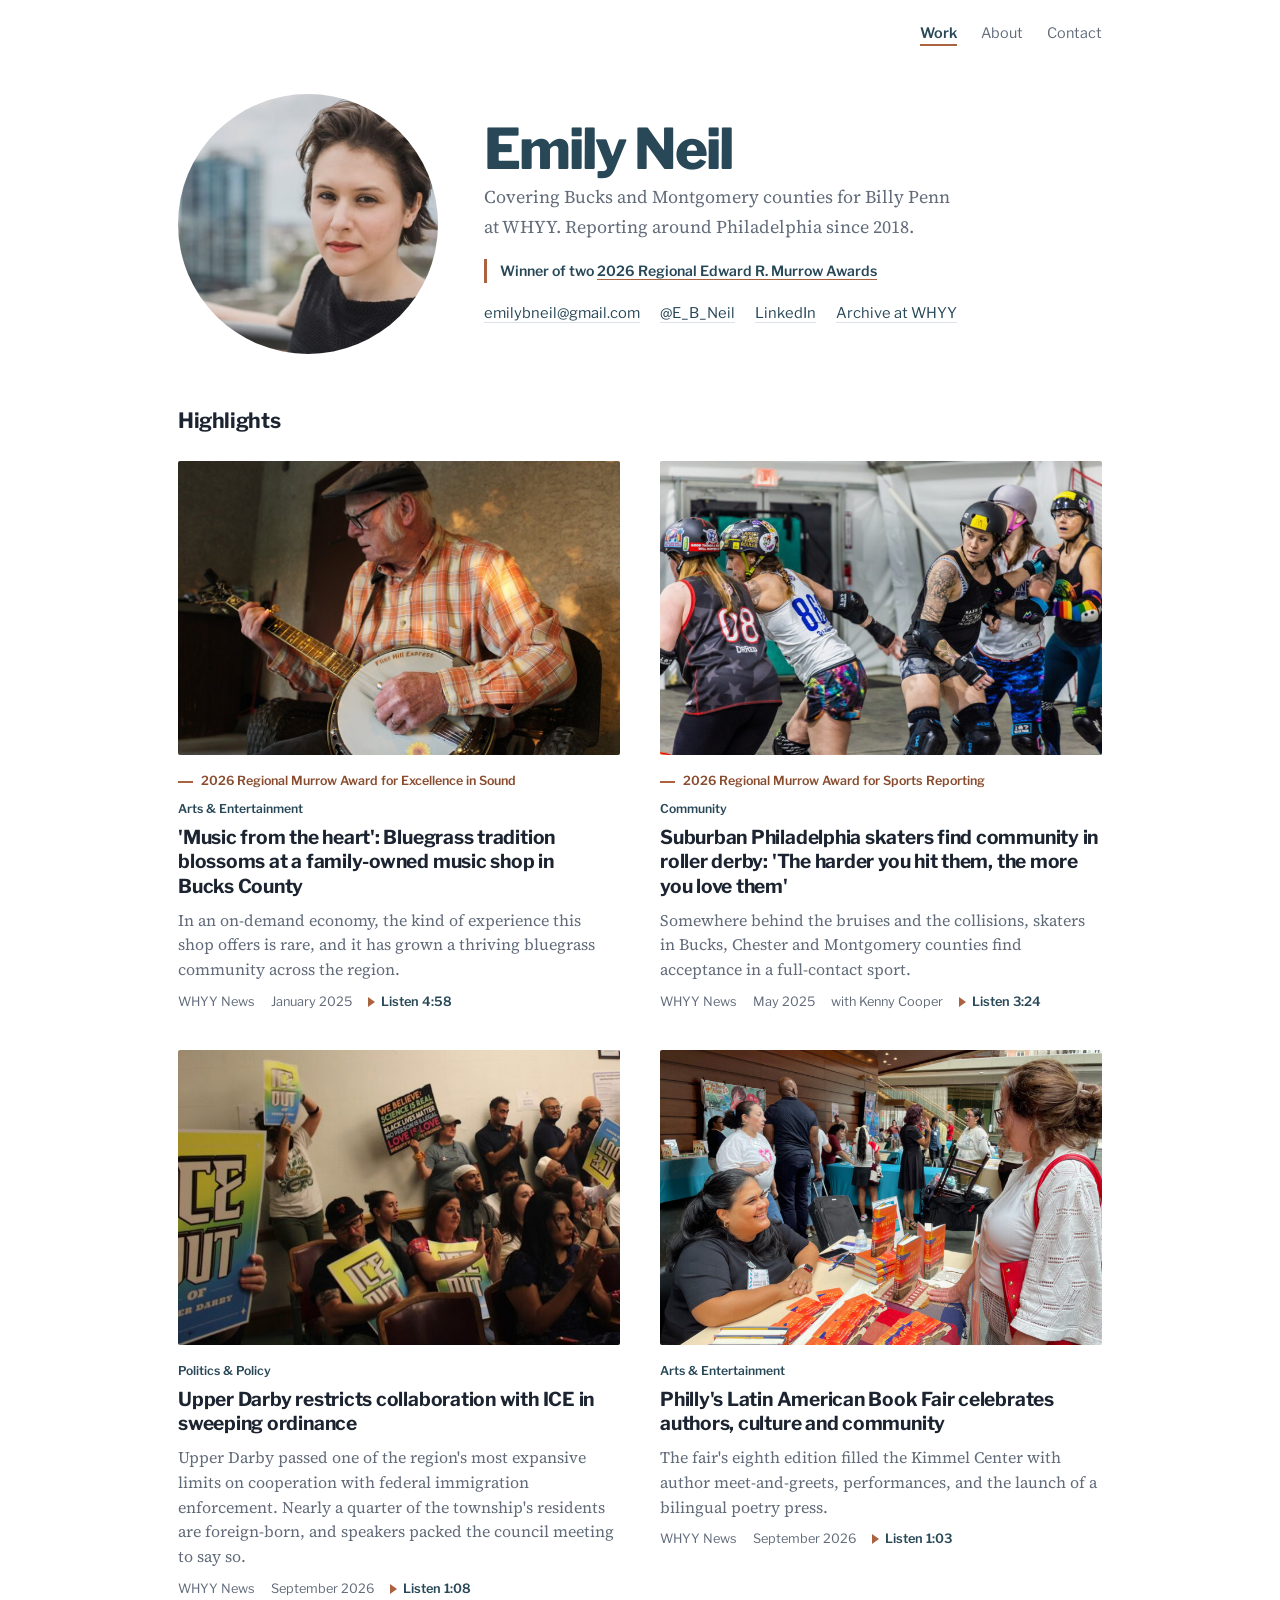
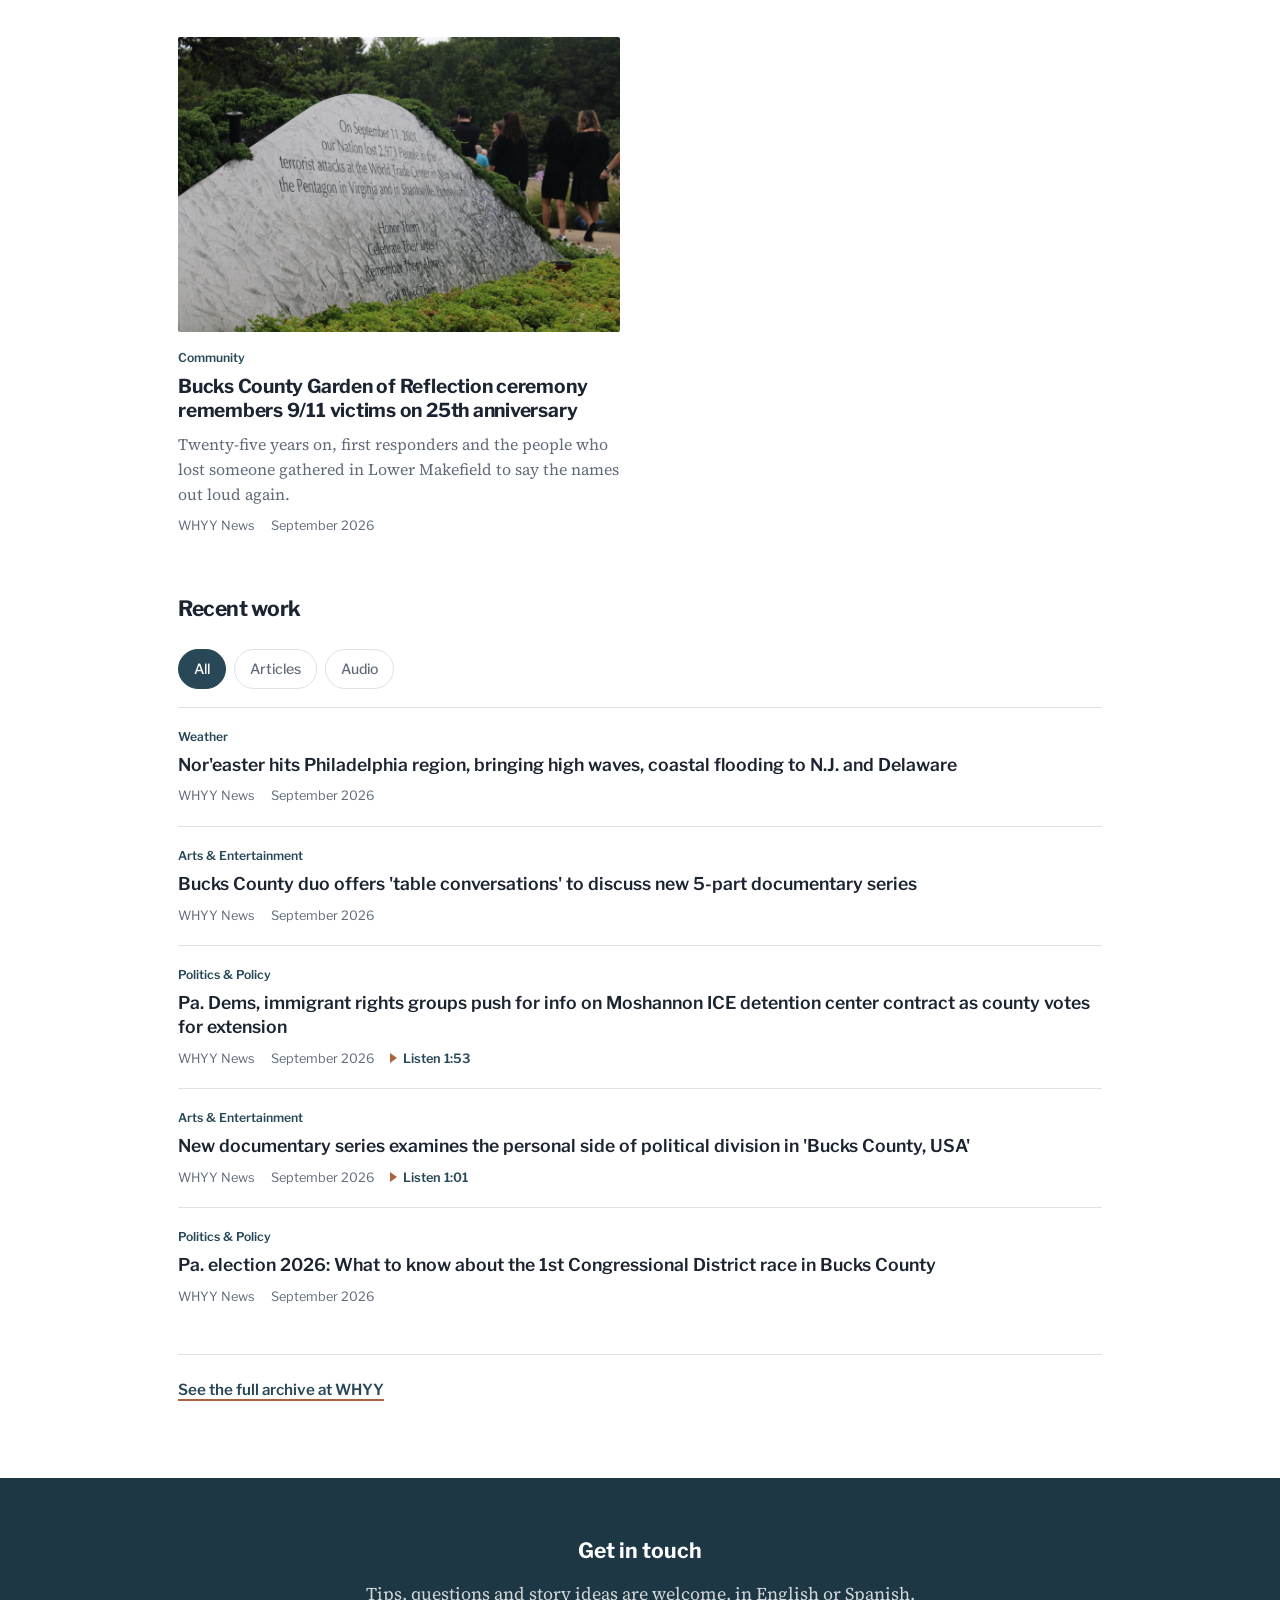
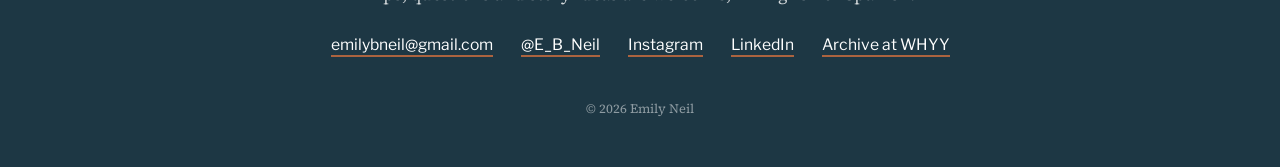
==== index.html @ 1483d307 "Add files via upload" ====
<!DOCTYPE html>
<html lang="en">
<head>
<meta charset="utf-8">
<meta name="viewport" content="width=device-width, initial-scale=1">
<title>Emily Neil</title>
<meta name="description" content="Emily Neil is a bilingual multimedia journalist reporting for Billy Penn at WHYY, covering Bucks and Montgomery counties.">
<meta property="og:title" content="Emily Neil">
<meta property="og:description" content="Bilingual multimedia journalist reporting for Billy Penn at WHYY, covering Bucks and Montgomery counties.">
<meta property="og:type" content="profile">
<link rel="preconnect" href="https://fonts.googleapis.com">
<link rel="preconnect" href="https://fonts.gstatic.com" crossorigin>
<link rel="preload" as="style" href="https://fonts.googleapis.com/css2?family=Libre+Franklin:wght@400;500;600;700;800&family=Source+Serif+4:opsz,wght@8..60,400;8..60,600&display=swap">
<link href="https://fonts.googleapis.com/css2?family=Libre+Franklin:wght@400;500;600;700;800&family=Source+Serif+4:opsz,wght@8..60,400;8..60,600&display=swap" rel="stylesheet">
<link rel="stylesheet" href="style.css">
</head>
<body>

<a class="skip" href="#highlights">Skip to work</a>

<main>
<div class="wrap">

  <!-- ===================== NAV =====================
       Work and About swap the content below without reloading the
       page, so the header never moves. Without JavaScript both
       sections simply show, one after the other.
  -->
  <nav class="topnav">
    <ul>
      <li><a href="#work" data-view="work" aria-current="page">Work</a></li>
      <li><a href="#about" data-view="about">About</a></li>
      <li><a href="#contact">Contact</a></li>
    </ul>
  </nav>

  <!-- ===================== HEADER =====================
       EMILY: this stays put whichever tab you're on.
       To change your photo, upload the new one and change the
       filename below. Keep the rest of the line as it is.
  -->
  <header class="hero">
    <img class="headshot" src="headshot.jpg" alt="Emily Neil" width="600" height="600">
    <div>
      <h1>Emily Neil</h1>
      <p class="beat">Covering Bucks and Montgomery counties for Billy Penn at WHYY. Reporting around Philadelphia since 2018.</p>
      <!-- The categories are named on each winning story, so this
           line doesn't repeat them. The &nbsp; keep the award's name
           from splitting across lines. -->
      <p class="award">Winner of two <a href="https://whyy.org/articles/murrow-awards-2026-reporting/">2026 Regional Edward&nbsp;R.&nbsp;Murrow&nbsp;Awards</a></p>
      <ul class="contact-line">
        <li><a href="mailto:emilybneil@gmail.com">emilybneil@gmail.com</a></li>
        <li><a href="https://twitter.com/E_B_Neil">@E_B_Neil</a></li>
        <li><a href="https://www.linkedin.com/in/emily-neil-283810126/">LinkedIn</a></li>
        <li><a href="https://whyy.org/person/emily-neil/">Archive at WHYY</a></li>
      </ul>
    </div>
  </header>

  <div id="view-work">
  <!-- ===================== HIGHLIGHTS =====================
       Built from the HIGHLIGHTS list in stories.js.
  -->
  <section id="highlights">
    <h2 class="section-title">Highlights</h2>
    <div class="highlights" id="highlight-grid"></div>
  </section>

  <!-- ===================== RECENT WORK =====================
       Built from the STORIES list in stories.js.
  -->
  <section id="work">
    <h2 class="section-title">Recent work</h2>
    <ul class="filters" id="filters"></ul>
    <div class="stories" id="stories"></div>
    <p class="archive"><a href="https://whyy.org/person/emily-neil/">See the full archive at WHYY</a></p>
  </section>

  </div>

  <div id="view-about">
  <!-- ===================== ABOUT =====================
       EMILY: this follows the bio from your old site — what you do
       now, what each place you worked actually is, then where you
       are from and where you studied. Change any of it freely.
  -->
  <section id="about" class="bio">
    <h2 class="section-title">About</h2>
    <div class="bio-grid">
      <div>
        <p class="lede">I'm a bilingual multimedia journalist covering Bucks and Montgomery counties as a suburban reporter for Billy Penn at WHYY, the public media newsroom serving the Philadelphia region. Previously, I was a reporter and editor at AL DÍA News, a bilingual print and digital news organization based in Philadelphia, and a communications officer for SERES, a Guatemalan non-profit focused on youth leadership and sustainability education in Guatemala and El Salvador.</p>
        <p>Born and raised in Baltimore, based in Philadelphia.</p>
      </div>
      <div>
        <p>My work has appeared in WHYY News, Billy Penn, The New York Times, The Philadelphia Citizen, The Trace, Religion News Service, Blind Magazine, Generocity, GridPhilly, IJNET and ¡Presente! Media.</p>
        <p>I was a 2022–23 Religion News Service and Interfaith America fellow, and I've edited for Global Press Journal alongside reporters based around the world. Since 2020 I've co-hosted <em>El Café de la Tarde</em>, a weekly Spanish-language show on Philatinos Radio in South Philadelphia.</p>
      </div>
    </div>
  </section>

  <!-- ===================== EXPERIENCE =====================
       EMILY: this is your resume, on the page. It's separate from
       the downloadable PDF, so a job change means updating both:
       here, and in Neil.Emily.Resume.web.docx. This one takes
       thirty seconds and is what most people will actually read,
       so change it here first and refresh the PDF when you have a
       moment. HOW-TO-UPDATE.md walks through both.
  -->
  <section id="experience">
    <h2 class="section-title">Experience</h2>
    <ul class="timeline">
      <li>
        <span class="when">Mar 2024 – present</span>
        <div>
          <p class="what">Suburban reporter<span class="where">Billy Penn at WHYY, Philadelphia</span></p>
          <p class="note">Two to three stories a week for radio and web across Bucks and Montgomery counties: reporting, writing both scripts, recording and producing the audio, and shooting photos. General assignment on Saturdays.</p>
        </div>
      </li>
      <li>
        <span class="when">Mar 2022 – Mar 2024</span>
        <div>
          <p class="what">Digital content producer<span class="where">WHYY News, Philadelphia</span></p>
          <p class="note">Final edit on web stories, photo selection, partner content, weekend social and the daily newsletter, while reporting and recording original stories for web and radio.</p>
        </div>
      </li>
      <li>
        <span class="when">May 2021 – Oct 2023</span>
        <div>
          <p class="what">Story editor<span class="where">Global Press Journal</span></p>
          <p class="note">Edited stories with reporters based in countries around the world, working in Spanish with Spanish-speaking reporters and translating materials.</p>
        </div>
      </li>
      <li>
        <span class="when">Feb 2020 – Mar 2024</span>
        <div>
          <p class="what">Freelance journalist<span class="where">Philadelphia</span></p>
          <p class="note">Religion coverage for Religion News Service as a 2022–23 RNS and Interfaith America fellow. Reported on gun violence resources in Philadelphia for The Trace's Up the Block. Bylines in Billy Penn, The New York Times, The Philadelphia Citizen, Blind Magazine, Generocity, GridPhilly, IJNET, ¡Presente! Media and WHYY News.</p>
        </div>
      </li>
      <li>
        <span class="when">Jan 2018 – Feb 2020</span>
        <div>
          <p class="what">Deputy editor, staff writer, fellow<span class="where">AL DÍA News, Philadelphia</span></p>
          <p class="note">Ran editing, translation, design and visuals for a fully bilingual weekly print edition with a circulation of 30,000. Built the paper's partnerships, including its role in Broke in Philly, and created <em>Cuéntame</em>, a first-person storytelling initiative for U.S. Latinos.</p>
        </div>
      </li>
      <li>
        <span class="when">Nov 2016 – Dec 2017</span>
        <div>
          <p class="what">Communications manager<span class="where">Asociación SERES, Antigua, Guatemala</span></p>
          <p class="note">Ran all communications, social, web and newsletters. Shot photo and video at programs, and designed and taught Spanish-language media education workshops for youth ages 13 to 25.</p>
        </div>
      </li>
    </ul>

    <h2 class="section-title stacked">Education</h2>
    <ul class="timeline">
      <li>
        <span class="when">2016</span>
        <div>
          <p class="what">M.S., Journalism<span class="where">Columbia Journalism School</span></p>
          <p class="note">Focused on photo and visual journalism alongside long-form feature reporting.</p>
        </div>
      </li>
      <li>
        <span class="when">2014</span>
        <div>
          <p class="what">B.A., Middle Eastern Studies<span class="where">Barnard College, Columbia University</span></p>
          <p class="note">Minor in Spanish and Latin American Studies.</p>
        </div>
      </li>
    </ul>

    <h2 class="section-title stacked">Languages and tools</h2>
    <ul class="kit">
      <li><span>Languages</span><span>Fluent Spanish. Conversational Persian (Farsi).</span></li>
      <li><span>Audio</span><span>ProTools. Radio scripting, recording and production.</span></li>
      <li><span>Visual</span><span>DSLR. Photoshop, Lightroom, Premiere Pro, iMovie.</span></li>
    </ul>

    <a class="btn" href="resume.pdf">Download resume</a>
  </section>
  </div>

</div>
</main>

<!-- ===================== CONTACT ===================== -->
<div class="contact-block" id="contact">
  <div class="wrap">
    <h2>Get in touch</h2>
    <p>Tips, questions and story ideas are welcome, in English or Spanish.</p>
    <ul>
      <li><a href="mailto:emilybneil@gmail.com">emilybneil@gmail.com</a></li>
      <li><a href="https://twitter.com/E_B_Neil">@E_B_Neil</a></li>
      <li><a href="https://www.instagram.com/e.b.neil/">Instagram</a></li>
      <li><a href="https://www.linkedin.com/in/emily-neil-283810126/">LinkedIn</a></li>
      <li><a href="https://whyy.org/person/emily-neil/">Archive at WHYY</a></li>
      <!-- EMILY: your Signal link goes here when you want one. Delete the
           two comment markers around the next line and paste your link in.
           Use a Signal USERNAME link (in Signal: Settings > Profile >
           Username), NOT a signal.me link built from your phone number —
           that kind puts your number on the open web. -->
      <!--<li><a href="PASTE-YOUR-SIGNAL-LINK-HERE">Signal</a></li>-->
    </ul>
    <p class="colophon">© 2026 Emily Neil</p>
  </div>
</div>

<script src="stories.js"></script>
<script>
(function () {
  // Escape anything that lands in HTML, so an apostrophe or an
  // ampersand in a headline can never break the page.
  const esc = s => String(s == null ? '' : s).replace(/[&<>"']/g,
    c => ({'&':'&amp;','<':'&lt;','>':'&gt;','"':'&quot;',"'":'&#39;'}[c]));

  const LABELS = {
    article: 'Articles',
    audio:   'Audio',
    photo:   'Photos',
    essay:   'Essays',
    video:   'Video'
  };

  /* ---------- highlights ---------- */
  const grid = document.getElementById('highlight-grid');
  const highlights = (typeof HIGHLIGHTS !== 'undefined' ? HIGHLIGHTS : []);

  if (!highlights.length) {
    document.getElementById('highlights').hidden = true;
  } else {
    grid.innerHTML = highlights.map(h => `
      <a class="highlight" href="${esc(h.url)}">
        <div class="highlight-photo">
          ${h.image ? `<img src="${esc(h.image)}" alt="${esc(h.alt || '')}" loading="lazy">` : ''}
        </div>
        <div class="highlight-text">
          ${h.award ? `<p class="highlight-award">${esc(h.award)}</p>` : ''}
          ${h.topic ? `<p class="story-topic">${esc(h.topic)}</p>` : ''}
          <h3 class="highlight-title">${esc(h.title)}</h3>
          ${h.dek ? `<p class="highlight-dek">${esc(h.dek)}</p>` : ''}
          <p class="story-meta">
            <span>${esc(h.outlet)}</span>
            <span>${esc(h.date)}</span>
            ${h.with ? `<span>with ${esc(h.with)}</span>` : ''}
            ${h.listen ? `<span class="listen">Listen ${esc(h.listen)}</span>` : ''}
          </p>
        </div>
      </a>
    `).join('');
  }

  /* ---------- recent work ---------- */
  const list    = document.getElementById('stories');
  const filters = document.getElementById('filters');

  // A story already shown up top as a highlight is skipped here,
  // so the page never lists the same piece twice. That means a
  // story can safely live in both lists in stories.js.
  const featured = new Set(highlights.map(h => h.url));
  const stories  = (typeof STORIES !== 'undefined' ? STORIES : [])
    .filter(s => !featured.has(s.url));

  // Build the filter buttons from the mediums actually in use,
  // so Emily never ends up with a button that leads nowhere.
  const present = Object.keys(LABELS).filter(m => stories.some(s => s.medium === m));

  if (present.length > 1) {
    filters.innerHTML =
      `<li><button type="button" data-medium="all" aria-pressed="true">All</button></li>` +
      present.map(m =>
        `<li><button type="button" data-medium="${m}" aria-pressed="false">${LABELS[m]}</button></li>`
      ).join('');
  } else {
    filters.hidden = true;
  }

  function render(medium) {
    const shown = medium === 'all' ? stories : stories.filter(s => s.medium === medium);

    if (!shown.length) {
      list.innerHTML = '<p class="empty">Nothing in this category yet.</p>';
      return;
    }

    list.innerHTML = shown.map(s => `
      <a class="story" href="${esc(s.url)}">
        ${s.topic ? `<p class="story-topic">${esc(s.topic)}</p>` : ''}
        <h3 class="story-title">${esc(s.title)}</h3>
        ${s.dek ? `<p class="story-dek">${esc(s.dek)}</p>` : ''}
        <p class="story-meta">
          <span>${esc(s.outlet)}</span>
          <span>${esc(s.date)}</span>
          ${s.with ? `<span>with ${esc(s.with)}</span>` : ''}
          ${s.listen ? `<span class="listen">Listen ${esc(s.listen)}</span>` : ''}
        </p>
      </a>
    `).join('');
  }

  filters.addEventListener('click', e => {
    const btn = e.target.closest('button');
    if (!btn) return;
    filters.querySelectorAll('button').forEach(b =>
      b.setAttribute('aria-pressed', String(b === btn)));
    render(btn.dataset.medium);
  });

  render('all');
})();
</script>

<script>
/* ============================================================
   Work / About without a page load.

   The header, the menu and the contact bar are one set of
   elements that never get rebuilt — clicking a tab only swaps
   the block between them. That's why nothing flickers: there is
   no new page, so there is nothing to redraw.

   The address bar still changes to #about, so the link is
   shareable and the browser's back button works.

   With JavaScript off, both sections just show one after the
   other. Nothing is hidden behind a script.
   ============================================================ */
(function () {
  const views = { work: document.getElementById('view-work'),
                  about: document.getElementById('view-about') };
  const tabs  = [...document.querySelectorAll('.topnav a[data-view]')];
  if (!views.work || !views.about) return;

  function show(name, moveFocus) {
    if (!views[name]) name = 'work';
    for (const k in views) views[k].hidden = (k !== name);
    tabs.forEach(t => {
      const on = t.dataset.view === name;
      if (on) t.setAttribute('aria-current', 'page');
      else    t.removeAttribute('aria-current');
    });
    document.title = name === 'about' ? 'About — Emily Neil' : 'Emily Neil';

    // Land at the top of the new section rather than wherever the
    // last one was scrolled to. No smooth scrolling: this should
    // feel like a swap, not a journey.
    if (window.scrollY > 0) window.scrollTo({ top: 0, behavior: 'instant' });

    // Send screen readers and keyboard users into the new content.
    if (moveFocus) {
      const h = views[name].querySelector('h2');
      if (h) { h.setAttribute('tabindex', '-1'); h.focus({ preventScroll: true }); }
    }
  }

  tabs.forEach(t => t.addEventListener('click', e => {
    e.preventDefault();
    const name = t.dataset.view;
    if (location.hash !== '#' + name) history.pushState({ view: name }, '', '#' + name);
    show(name, true);
  }));

  addEventListener('popstate', () => show(location.hash.slice(1), false));

  // Deep link: /#about opens straight on About.
  show(location.hash.slice(1) || 'work', false);
})();
</script>
</body>
</html>
---- style.css ----
/* ============================================================
   Emily Neil — site styles

   Shared by index.html and about.html. Change a colour here and
   it changes on both pages.

   The palette comes from the headshot. Its background sits at
   hue 200 (cool) and her skin at hue 21 (warm) — near-opposite
   on the colour wheel, which is why the photo reads well. The
   site borrows that same pairing, at a lower saturation than
   the photo so the photography stays the most colourful thing
   on the page.
   ============================================================ */

:root{
  --primary:#284858;       /* headings, links                 */
  --primary-deep:#1d3744;  /* the dark band at the bottom     */
  --accent:#ab633f;        /* rules, underlines, the marks    */
  --accent-text:#8a4c2e;   /* darker, for the accent as text  */
  --ink:#1c2431;           /* body text                       */
  --meta:#616b79;          /* dates, outlets, quieter text    */
  --rule:#dde1e8;          /* hairlines between items         */
  --surface:#f4f5f8;       /* image placeholders              */
  --paper:#ffffff;         /* page background                 */
}

*{box-sizing:border-box}
html{-webkit-text-size-adjust:100%;scroll-behavior:smooth}
@media (prefers-reduced-motion:reduce){
  html{scroll-behavior:auto}
  *{transition:none !important}
}

body{
  margin:0;
  background:var(--paper);
  color:var(--ink);
  font-family:"Source Serif 4",Georgia,serif;
  font-size:18px;
  line-height:1.65;
  display:flex;flex-direction:column;min-height:100vh;
}
.wrap{max-width:980px;margin:0 auto;padding:0 28px;width:100%}
main{flex:1}
a{color:inherit}
:focus-visible{outline:2px solid var(--accent);outline-offset:3px}

/* pretty = fill the line, but never strand one word on the last
   line. balance = even out the lines, which suits short display
   text but makes a long headline stop short of the column. */
p,li,h3{text-wrap:pretty}
h1,h2,.award,.beat,.contact-block p{text-wrap:balance}

.skip{
  position:absolute;left:-9999px;
  background:var(--primary);color:#fff;
  padding:10px 16px;text-decoration:none;
  font-family:"Libre Franklin",system-ui,sans-serif;font-size:.9rem;
}
.skip:focus{left:12px;top:12px;z-index:10}

/* ---------------- top nav ---------------- */
.topnav{
  font-family:"Libre Franklin",system-ui,sans-serif;
  display:flex;justify-content:flex-end;
  gap:20px;flex-wrap:wrap;
  padding:22px 0;font-size:.9rem;
}
.topnav ul{display:flex;gap:24px;list-style:none;margin:0;padding:0}
.topnav a{color:var(--meta);text-decoration:none;padding-bottom:2px}
.topnav a:hover,.topnav a:focus-visible{color:var(--primary)}
.topnav a[aria-current="page"]{
  color:var(--primary);font-weight:600;
  border-bottom:2px solid var(--accent);
}

/* ---------------- home hero ---------------- */
.hero{
  display:grid;
  grid-template-columns:260px minmax(0,1fr);
  gap:46px;
  align-items:center;
  padding:26px 0 0;
}
.headshot{
  width:260px;height:260px;
  border-radius:50%;
  object-fit:cover;
  background:var(--surface);
  display:block;
}
.hero h1{
  font-family:"Libre Franklin",system-ui,sans-serif;
  font-size:clamp(2.6rem,5.6vw,3.5rem);
  font-weight:800;
  line-height:.95;
  letter-spacing:-.035em;
  margin:0;
  color:var(--primary);
}
.role{
  font-family:"Libre Franklin",system-ui,sans-serif;
  font-size:1.06rem;font-weight:600;
  margin:14px 0 0;
}
/* No max-width here on purpose: the grid column is already the
   measure. Capping it again just wraps the text early and leaves
   a gap to its right. */
.beat{color:var(--meta);margin:6px 0 0}
.award{
  font-family:"Libre Franklin",system-ui,sans-serif;
  font-size:.88rem;font-weight:600;
  color:var(--primary);
  margin:18px 0 0;
  padding:0 0 0 13px;
  border-left:3px solid var(--accent);
}
.award a{color:inherit;text-decoration:none;border-bottom:1px solid var(--accent)}
.award a:hover,.award a:focus-visible{color:var(--accent-text)}
.contact-line{
  font-family:"Libre Franklin",system-ui,sans-serif;
  font-size:.92rem;
  display:flex;flex-wrap:wrap;gap:10px 20px;
  margin:18px 0 0;padding:0;list-style:none;
}
.contact-line a{color:var(--primary);text-decoration:none;border-bottom:1px solid var(--rule)}
.contact-line a:hover,.contact-line a:focus-visible{border-bottom-color:var(--accent)}

/* ---------------- sections ---------------- */
section{padding:56px 0 0}
section:first-of-type{padding-top:50px}
.section-title{
  font-family:"Libre Franklin",system-ui,sans-serif;
  font-size:1.32rem;font-weight:700;letter-spacing:-.018em;
  margin:0 0 22px;
}
.section-title.stacked{margin-top:52px}

/* ---------------- about prose ---------------- */
/* Two columns, so the prose fills the page width the way the
   Highlights grid does, while each line stays a readable length.
   One column on narrow screens. */
.bio-grid{
  display:grid;
  grid-template-columns:repeat(2,1fr);
  gap:0 46px;
  align-items:start;
}
.bio-grid p{margin:0 0 16px}
.bio-grid p:last-child{margin-bottom:0}
.bio .lede{font-size:1.14rem}

/* ---------------- highlights ---------------- */
.highlights{
  display:grid;
  grid-template-columns:repeat(2,1fr);
  gap:38px 40px;
}
.highlight{text-decoration:none;display:block}
.highlight-photo{
  aspect-ratio:3/2;
  background:var(--surface);
  overflow:hidden;
  border-radius:2px;
}
.highlight-photo img{
  width:100%;height:100%;
  object-fit:cover;display:block;
}
.highlight-text{padding:16px 0 0}
.highlight-award{
  font-family:"Libre Franklin",system-ui,sans-serif;
  font-size:.78rem;font-weight:600;
  color:var(--accent-text);
  margin:0 0 7px;
  display:flex;align-items:center;gap:8px;
}
.highlight-award::before{
  content:"";flex:none;
  width:15px;height:2px;background:var(--accent);
}
.highlight-title{
  font-family:"Libre Franklin",system-ui,sans-serif;
  font-size:1.2rem;font-weight:700;line-height:1.28;
  letter-spacing:-.012em;
  margin:0;
}
.highlight:hover .highlight-title,
.highlight:focus-visible .highlight-title{color:var(--primary)}
.highlight-dek{margin:9px 0 0;color:var(--meta);font-size:1rem;line-height:1.55}

/* ---------------- medium filters ---------------- */
.filters{
  font-family:"Libre Franklin",system-ui,sans-serif;
  display:flex;flex-wrap:wrap;gap:8px;
  margin:0;padding:0;list-style:none;
}
.filters[hidden]{display:none}
.filters button{
  font:inherit;font-size:.88rem;font-weight:500;
  background:none;border:1px solid var(--rule);
  color:var(--meta);
  padding:7px 15px;border-radius:999px;
  cursor:pointer;
}
.filters button:hover{border-color:var(--primary);color:var(--primary)}
.filters button[aria-pressed="true"]{
  background:var(--primary);border-color:var(--primary);color:#fff;
}

/* ---------------- story list ---------------- */
.stories{margin:18px 0 0}
.story{
  display:block;
  padding:19px 0;
  border-top:1px solid var(--rule);
  text-decoration:none;
}
.story:hover .story-title,
.story:focus-visible .story-title{color:var(--primary)}
.story-topic{
  font-family:"Libre Franklin",system-ui,sans-serif;
  font-size:.76rem;font-weight:600;
  color:var(--primary);
  margin:0 0 6px;
}
/* Headlines run the width of the list. A max-width here would
   wrap them early and leave a gap down the right-hand side. */
.story-title{
  font-family:"Libre Franklin",system-ui,sans-serif;
  font-size:1.1rem;font-weight:600;line-height:1.36;
  margin:0;
}
.story-dek{color:var(--meta);font-size:1rem;margin:7px 0 0}
.story-meta{
  font-family:"Libre Franklin",system-ui,sans-serif;
  font-size:.8rem;color:var(--meta);
  margin:9px 0 0;
  display:flex;flex-wrap:wrap;gap:6px 16px;align-items:center;
}
.listen{
  display:inline-flex;align-items:center;gap:6px;
  color:var(--primary);font-weight:600;
}
.listen::before{
  content:"";width:0;height:0;
  border-left:7px solid var(--accent);
  border-top:5px solid transparent;
  border-bottom:5px solid transparent;
}
.empty{
  color:var(--meta);
  padding:24px 0;margin:0;
  border-top:1px solid var(--rule);
}
.archive{
  font-family:"Libre Franklin",system-ui,sans-serif;
  font-size:.95rem;
  margin:28px 0 0;padding:22px 0 0;border-top:1px solid var(--rule);
}
.archive a{color:var(--primary);font-weight:600;text-decoration:none;border-bottom:2px solid var(--accent)}

/* ---------------- experience, education, kit ---------------- */
/* No max-width: the 168px date column already narrows the text,
   so capping the list as well leaves a gap down the right. */
.timeline{list-style:none;padding:0;margin:0}
.timeline li{
  display:grid;grid-template-columns:168px 1fr;gap:24px;
  padding:17px 0;border-top:1px solid var(--rule);
}
.timeline .when{font-family:"Libre Franklin",sans-serif;font-size:.85rem;color:var(--meta)}
.timeline .what{font-family:"Libre Franklin",sans-serif;font-weight:600;margin:0}
.timeline .where{display:block;font-weight:400;color:var(--meta);font-size:.92rem;margin:2px 0 0}
.timeline .note{margin:7px 0 0;font-size:.98rem;color:var(--meta)}

.kit{list-style:none;padding:0;margin:0}
.kit li{
  display:grid;grid-template-columns:168px 1fr;gap:24px;
  padding:14px 0;border-top:1px solid var(--rule);
  font-family:"Libre Franklin",sans-serif;font-size:.95rem;
}
.kit span:first-child{color:var(--meta)}

.btn{
  display:inline-block;
  font-family:"Libre Franklin",system-ui,sans-serif;
  font-size:.92rem;font-weight:600;
  background:var(--primary);color:#fff;text-decoration:none;
  padding:13px 24px;border-radius:2px;margin:30px 0 0;
}
.btn:hover,.btn:focus-visible{background:var(--primary-deep)}

/* ---------------- contact (centred) ---------------- */
.contact-block{
  background:var(--primary-deep);color:#fff;
  margin-top:76px;padding:56px 0 48px;
  text-align:center;
}
.contact-block h2{
  font-family:"Libre Franklin",sans-serif;
  font-size:1.32rem;font-weight:700;margin:0 0 10px;
}
.contact-block p{
  color:rgba(255,255,255,.8);
  max-width:66ch;margin:0 auto 24px;
}
.contact-block ul{
  font-family:"Libre Franklin",system-ui,sans-serif;
  display:flex;flex-wrap:wrap;justify-content:center;
  gap:14px 28px;
  list-style:none;margin:0;padding:0;font-size:.98rem;
}
.contact-block a{color:#fff;text-decoration:none;border-bottom:2px solid var(--accent);padding-bottom:1px}
.contact-block a:hover,.contact-block a:focus-visible{color:var(--accent)}
.contact-block .colophon{
  margin:40px auto 0;
  font-size:.8rem;color:rgba(255,255,255,.5);
}

/* ---------------- tablets and phones ---------------- */
@media (max-width:860px){
  .hero{grid-template-columns:200px minmax(0,1fr);gap:34px}
  .headshot{width:200px;height:200px}
  .bio-grid{grid-template-columns:1fr;gap:0}
  .bio-grid p:last-child{margin-bottom:16px}
}
@media (max-width:680px){
  body{font-size:17px}
  .hero{
    grid-template-columns:1fr;
    gap:24px;
    justify-items:start;
    padding-top:12px;
  }
  .headshot{width:150px;height:150px}
  .highlights{grid-template-columns:1fr;gap:34px}
  .timeline li,.kit li{grid-template-columns:1fr;gap:3px}
  .timeline .note{margin-top:6px}
  .contact-block{padding:44px 0 38px}
}

/* ============================================================
   Tab switching

   Work and About are two blocks on one page; the script shows
   one and hides the other. Nothing here animates, because the
   header, menu and contact bar are never rebuilt — the only
   thing that changes is the block between them, and a swap
   that happens in a single frame reads as instant rather than
   as a transition.

   [hidden] needs stating explicitly because the sections are
   display:grid and grid would otherwise override it.
   ============================================================ */

[hidden]{ display:none !important }
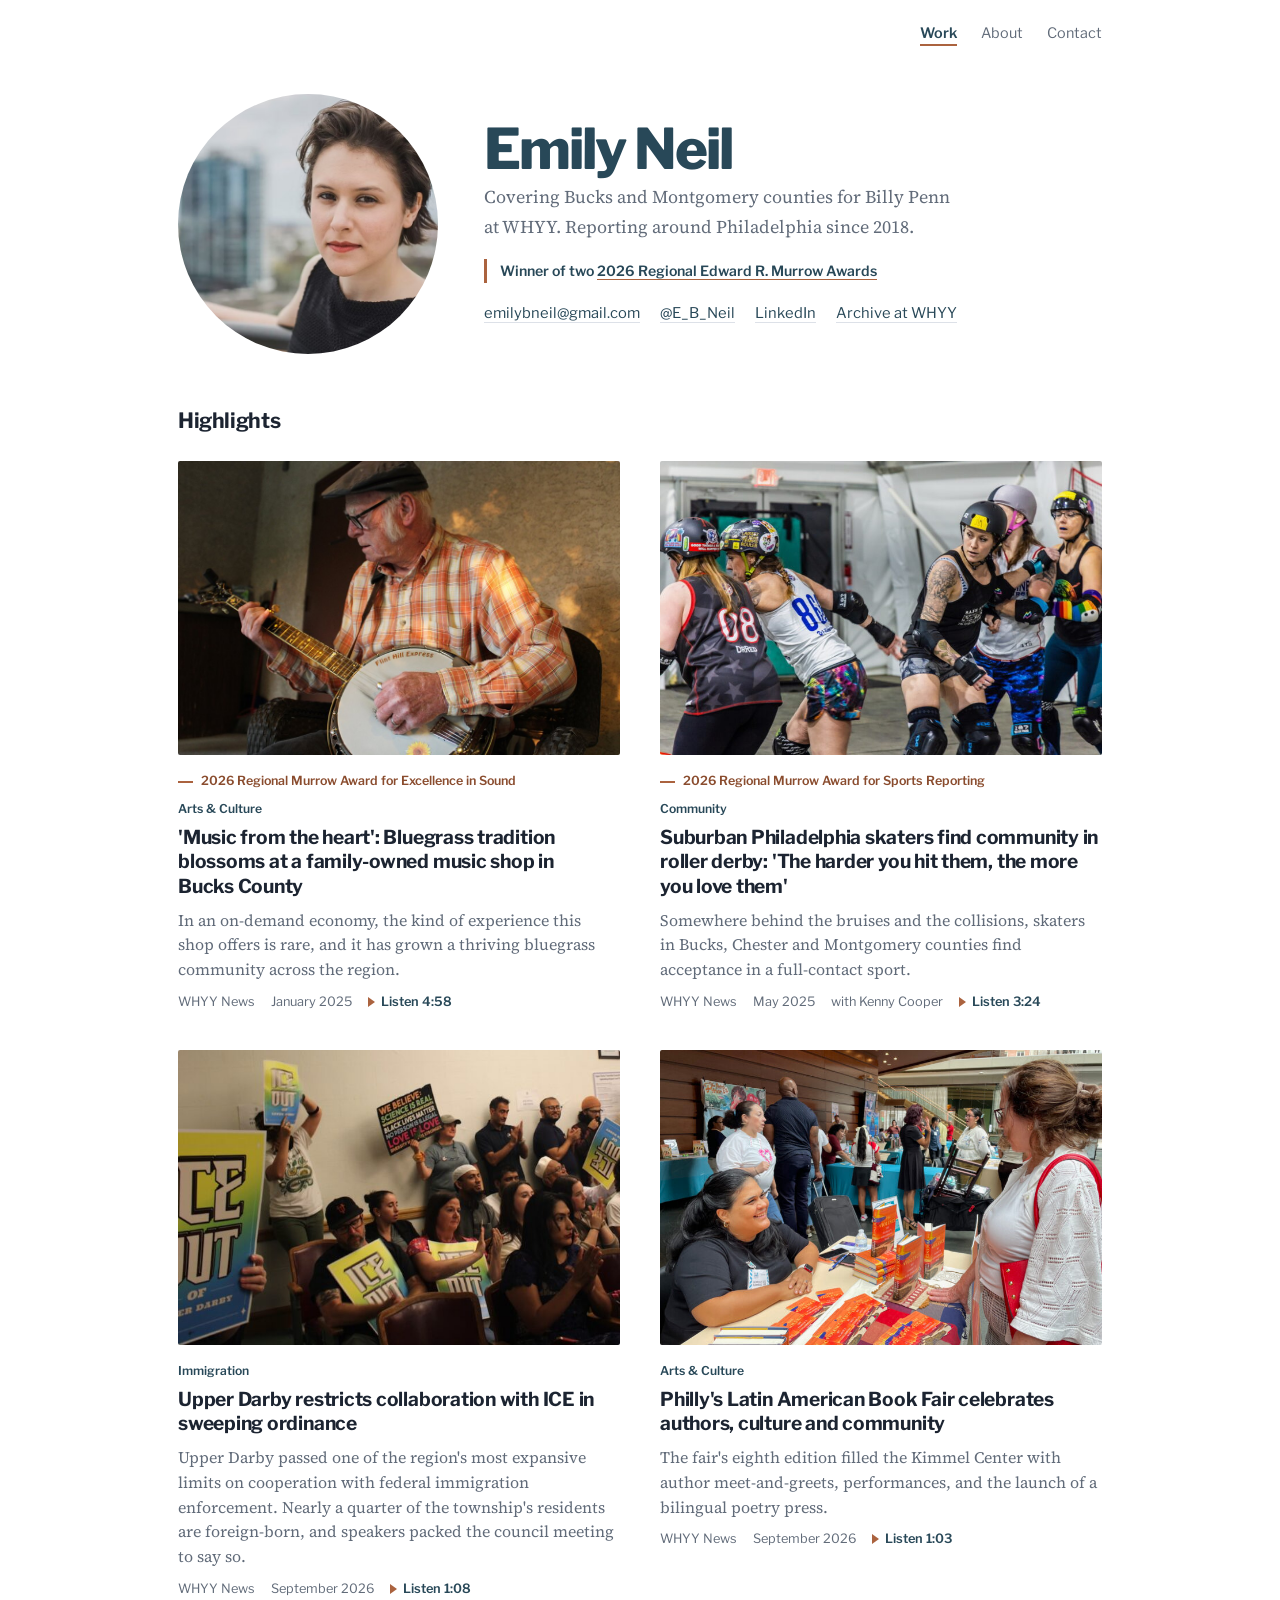
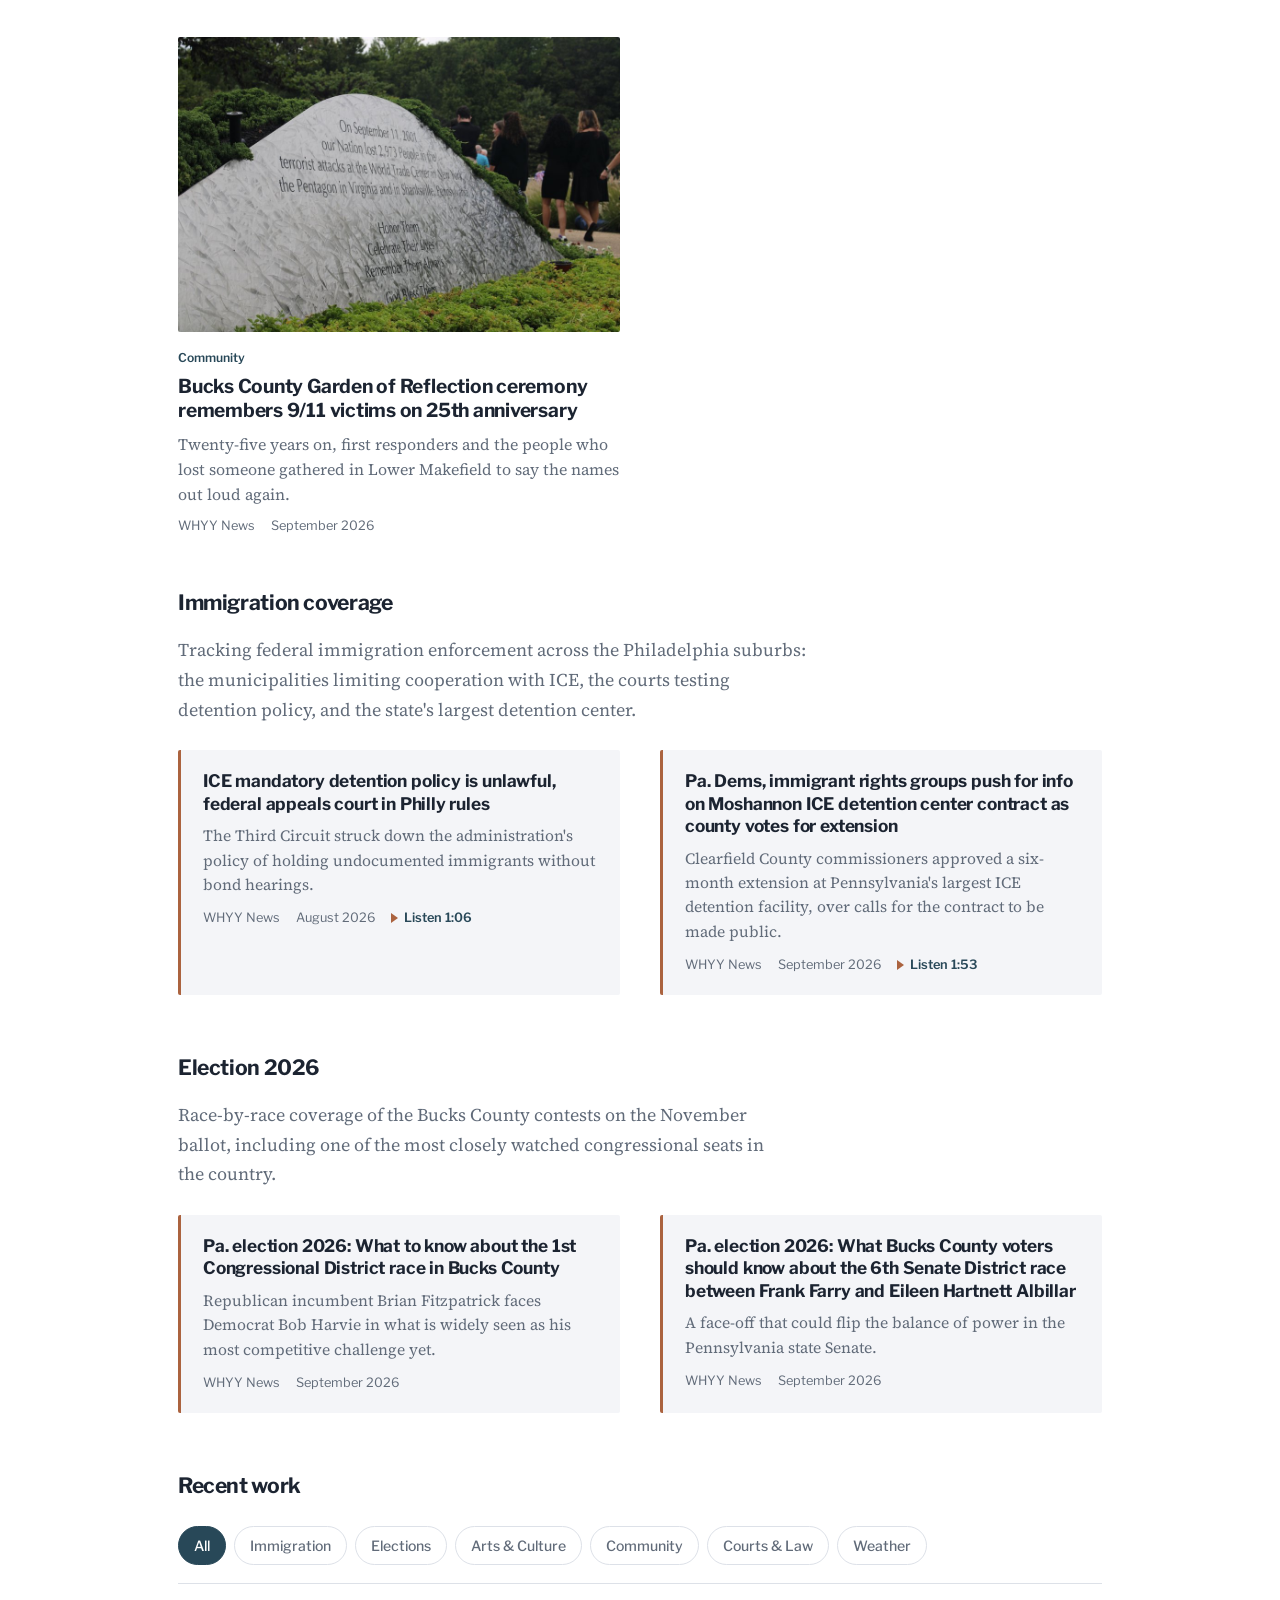
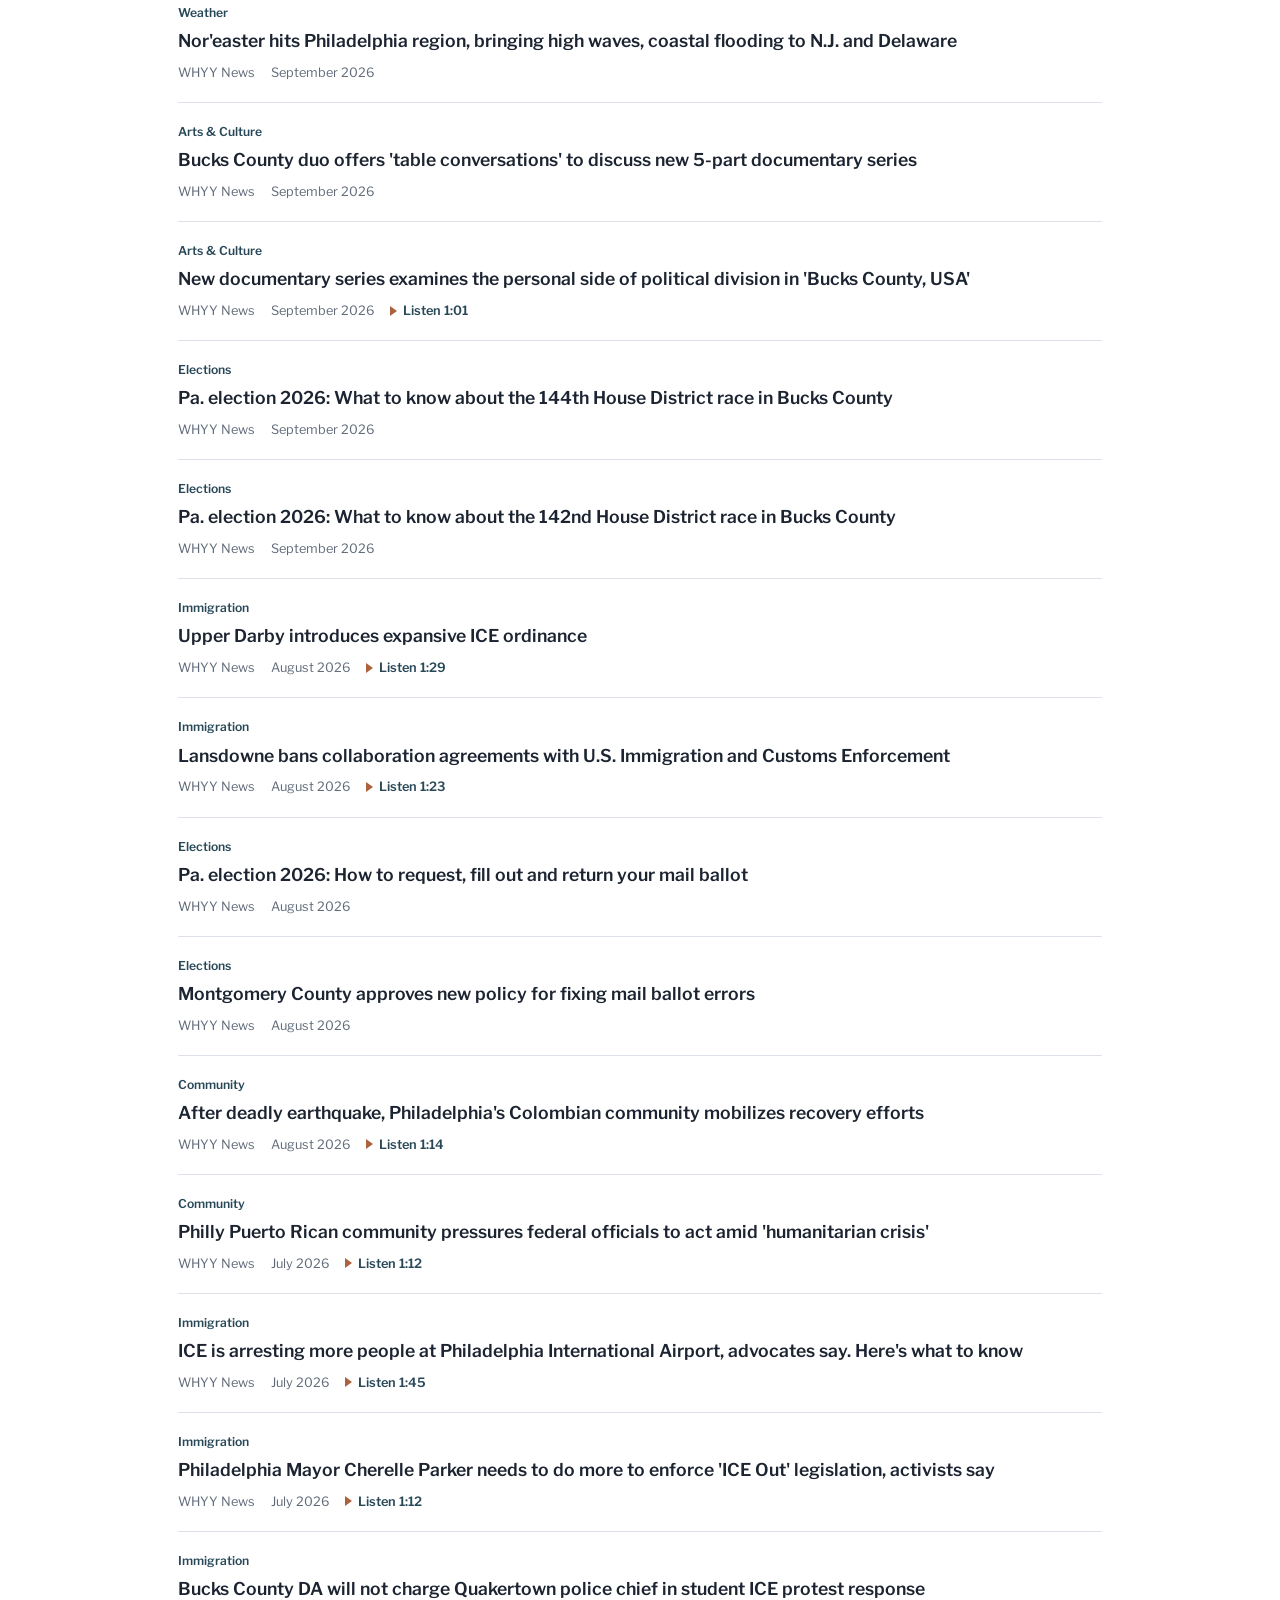
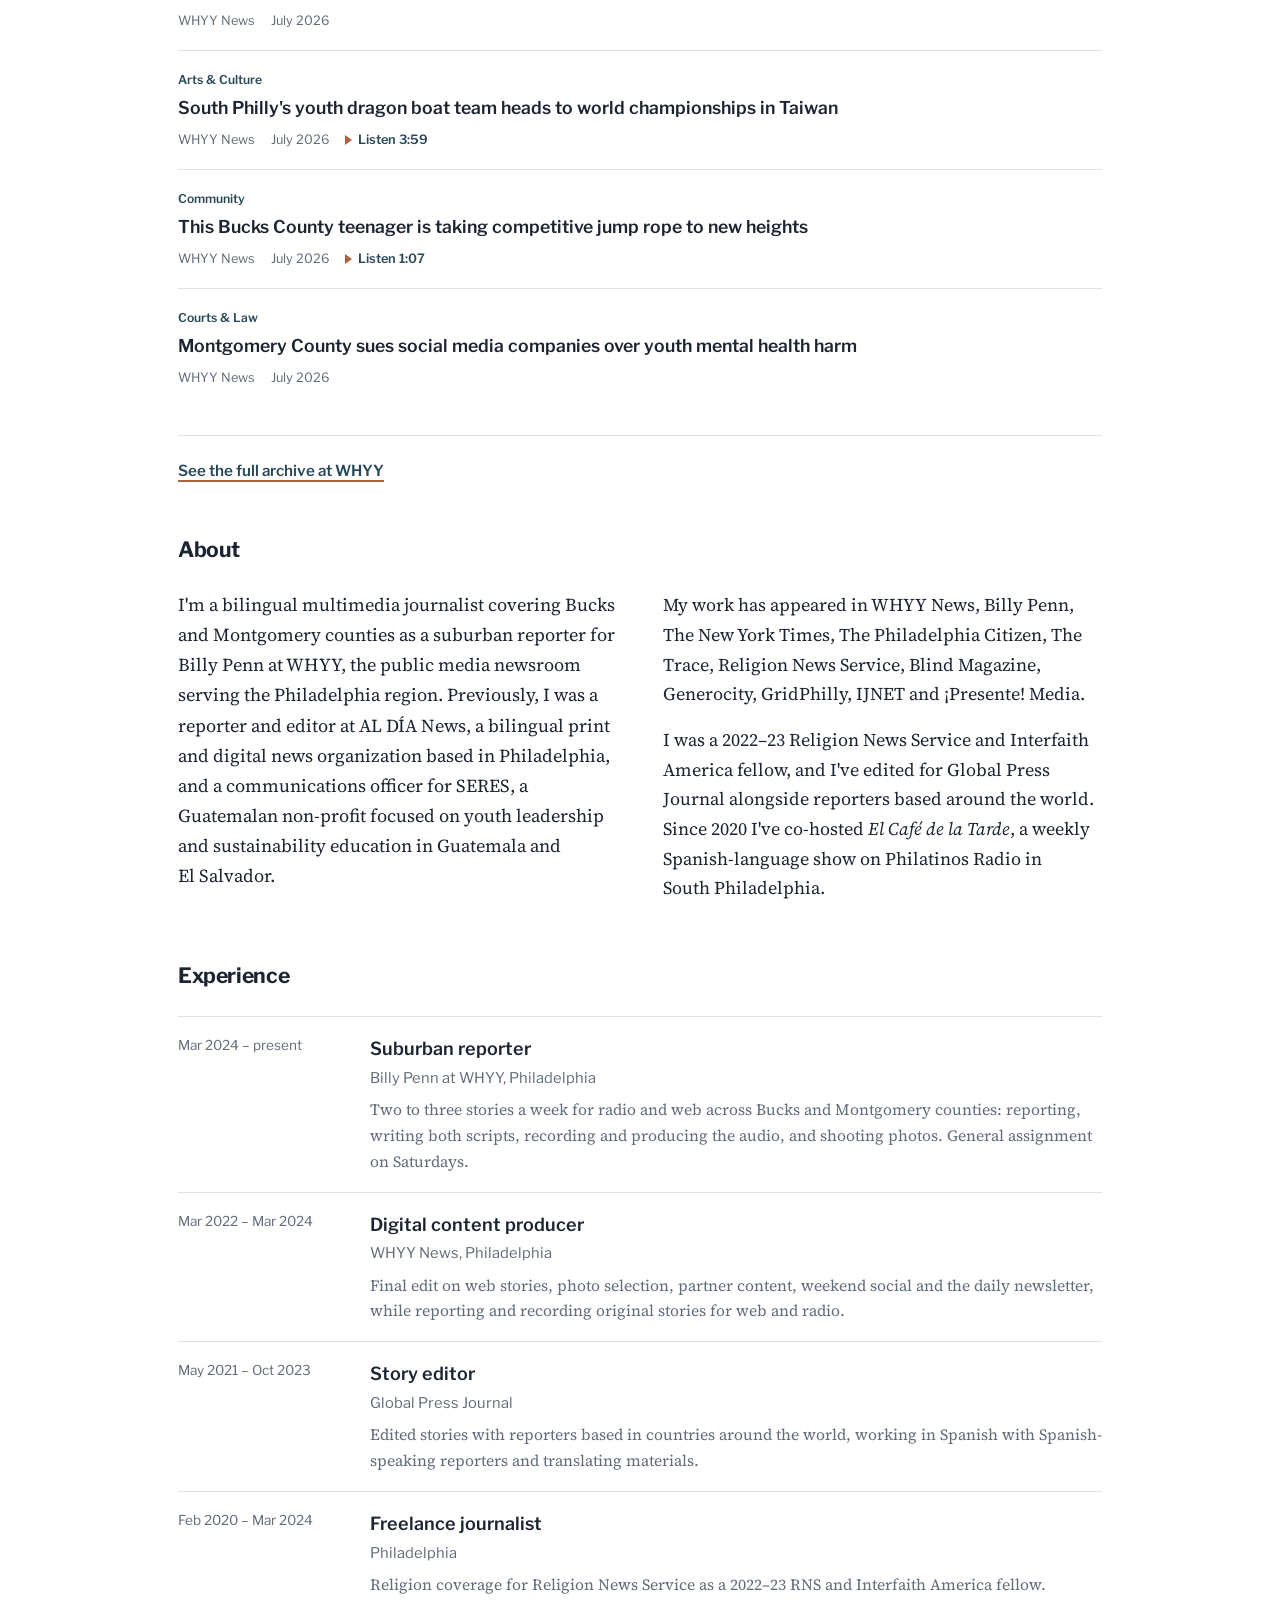
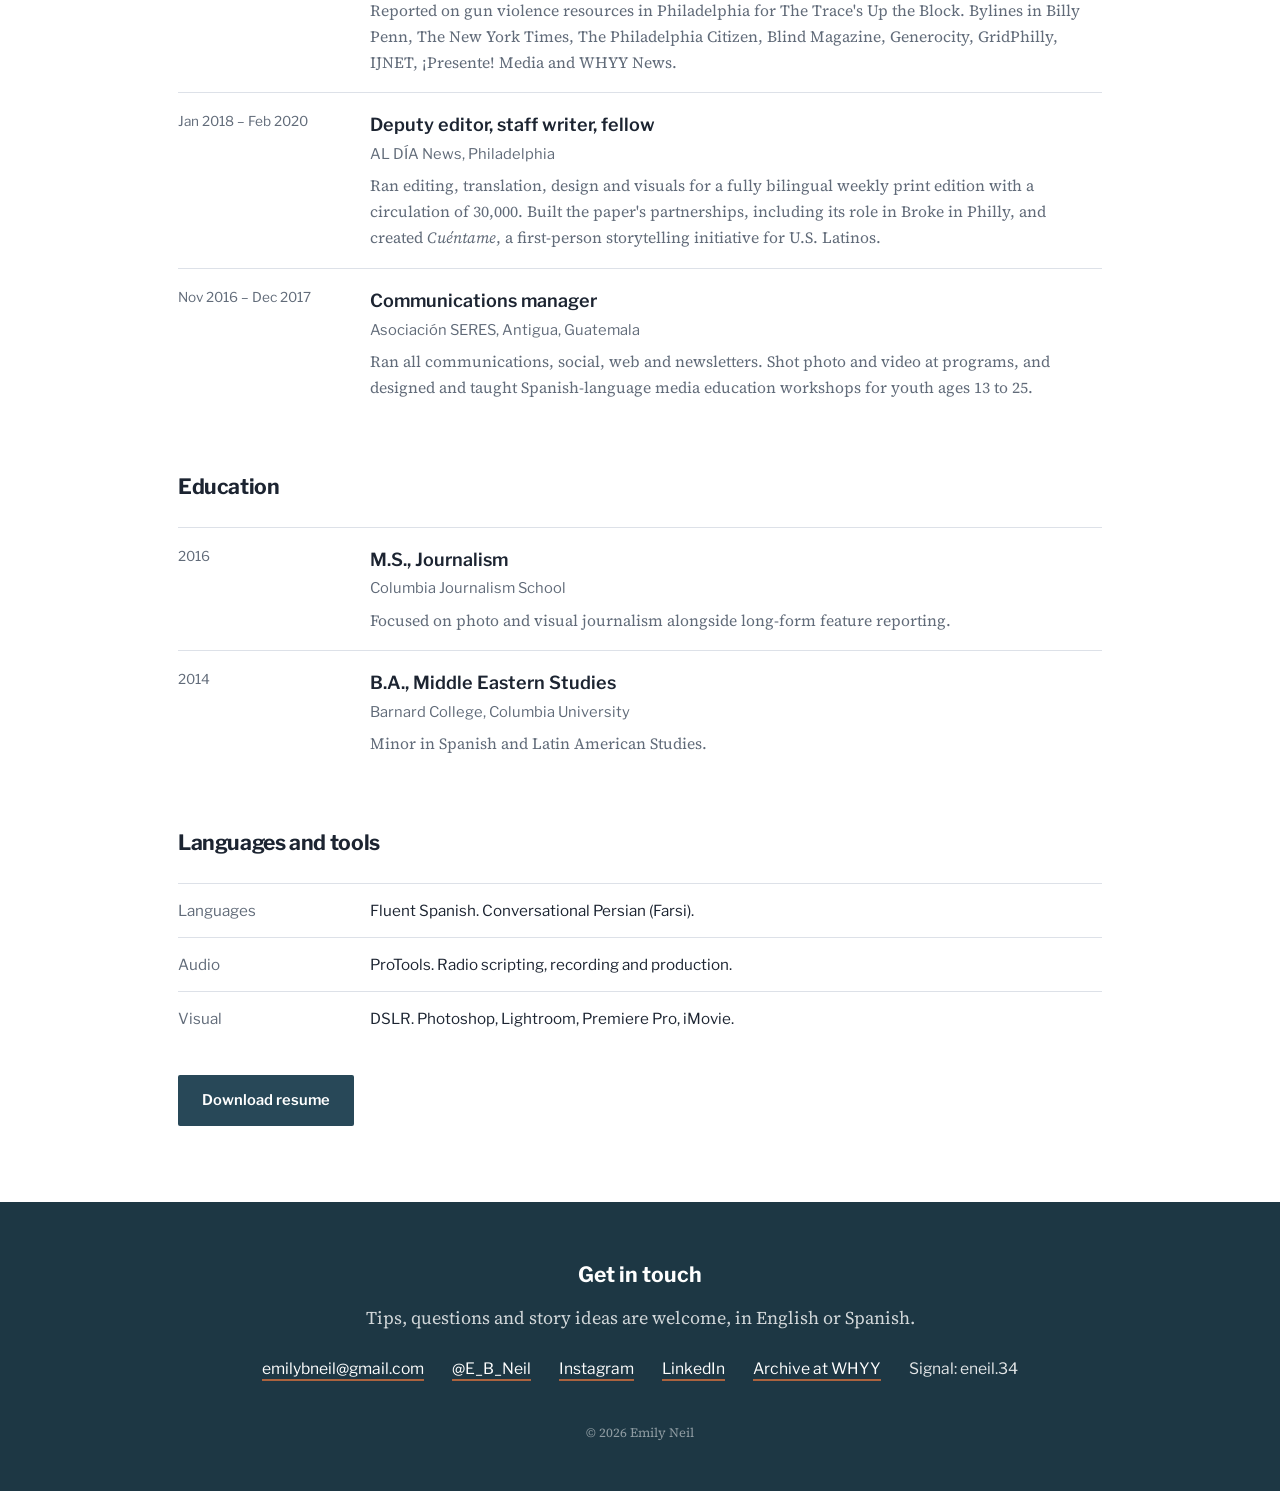
==== commit 38518a9d: "Add files via upload" ====
--- a/index.html
+++ b/index.html
@@ -66,8 +66,15 @@
     <div class="highlights" id="highlight-grid"></div>
   </section>
 
+  <!-- ===================== THEMED COLLECTIONS =====================
+       Built from the COLLECTIONS list in stories.js. Add or remove
+       a whole section by editing that list — nothing to change here.
+  -->
+  <div id="collections"></div>
+
   <!-- ===================== RECENT WORK =====================
-       Built from the STORIES list in stories.js.
+       Built from the STORIES list in stories.js. Filters are by
+       topic and build themselves from the topics actually used.
   -->
   <section id="work">
     <h2 class="section-title">Recent work</h2>
@@ -89,7 +96,6 @@
     <div class="bio-grid">
       <div>
         <p class="lede">I'm a bilingual multimedia journalist covering Bucks and Montgomery counties as a suburban reporter for Billy Penn at WHYY, the public media newsroom serving the Philadelphia region. Previously, I was a reporter and editor at AL DÍA News, a bilingual print and digital news organization based in Philadelphia, and a communications officer for SERES, a Guatemalan non-profit focused on youth leadership and sustainability education in Guatemala and El Salvador.</p>
-        <p>Born and raised in Baltimore, based in Philadelphia.</p>
       </div>
       <div>
         <p>My work has appeared in WHYY News, Billy Penn, The New York Times, The Philadelphia Citizen, The Trace, Religion News Service, Blind Magazine, Generocity, GridPhilly, IJNET and ¡Presente! Media.</p>
@@ -196,12 +202,10 @@
       <li><a href="https://www.instagram.com/e.b.neil/">Instagram</a></li>
       <li><a href="https://www.linkedin.com/in/emily-neil-283810126/">LinkedIn</a></li>
       <li><a href="https://whyy.org/person/emily-neil/">Archive at WHYY</a></li>
-      <!-- EMILY: your Signal link goes here when you want one. Delete the
-           two comment markers around the next line and paste your link in.
-           Use a Signal USERNAME link (in Signal: Settings > Profile >
-           Username), NOT a signal.me link built from your phone number —
-           that kind puts your number on the open web. -->
-      <!--<li><a href="PASTE-YOUR-SIGNAL-LINK-HERE">Signal</a></li>-->
+      <!-- A Signal username, not a phone number. Safe to publish:
+           it reveals nothing about her number, and she can change
+           or delete it any time without changing her number. -->
+      <li class="signal">Signal: eneil.34</li>
     </ul>
     <p class="colophon">© 2026 Emily Neil</p>
   </div>
@@ -215,22 +219,26 @@
   const esc = s => String(s == null ? '' : s).replace(/[&<>"']/g,
     c => ({'&':'&amp;','<':'&lt;','>':'&gt;','"':'&quot;',"'":'&#39;'}[c]));
 
-  const LABELS = {
-    article: 'Articles',
-    audio:   'Audio',
-    photo:   'Photos',
-    essay:   'Essays',
-    video:   'Video'
-  };
+  const HL   = (typeof HIGHLIGHTS  !== 'undefined' ? HIGHLIGHTS  : []);
+  const COLS = (typeof COLLECTIONS !== 'undefined' ? COLLECTIONS : []);
+  const ALL  = (typeof STORIES     !== 'undefined' ? STORIES     : []);
+
+  // The small grey line under a headline: outlet, date, co-byline,
+  // runtime. Same shape everywhere a story appears.
+  const meta = s => `
+    <p class="story-meta">
+      <span>${esc(s.outlet)}</span>
+      <span>${esc(s.date)}</span>
+      ${s.with   ? `<span>with ${esc(s.with)}</span>` : ''}
+      ${s.listen ? `<span class="listen">Listen ${esc(s.listen)}</span>` : ''}
+    </p>`;
 
   /* ---------- highlights ---------- */
   const grid = document.getElementById('highlight-grid');
-  const highlights = (typeof HIGHLIGHTS !== 'undefined' ? HIGHLIGHTS : []);
-
-  if (!highlights.length) {
+  if (!HL.length) {
     document.getElementById('highlights').hidden = true;
   } else {
-    grid.innerHTML = highlights.map(h => `
+    grid.innerHTML = HL.map(h => `
       <a class="highlight" href="${esc(h.url)}">
         <div class="highlight-photo">
           ${h.image ? `<img src="${esc(h.image)}" alt="${esc(h.alt || '')}" loading="lazy">` : ''}
@@ -240,62 +248,75 @@
           ${h.topic ? `<p class="story-topic">${esc(h.topic)}</p>` : ''}
           <h3 class="highlight-title">${esc(h.title)}</h3>
           ${h.dek ? `<p class="highlight-dek">${esc(h.dek)}</p>` : ''}
-          <p class="story-meta">
-            <span>${esc(h.outlet)}</span>
-            <span>${esc(h.date)}</span>
-            ${h.with ? `<span>with ${esc(h.with)}</span>` : ''}
-            ${h.listen ? `<span class="listen">Listen ${esc(h.listen)}</span>` : ''}
-          </p>
+          ${meta(h)}
         </div>
       </a>
     `).join('');
   }
 
+  /* ---------- themed collections ---------- */
+  document.getElementById('collections').innerHTML = COLS.map(c => `
+    <section class="collection">
+      <h2 class="section-title">${esc(c.title)}</h2>
+      ${c.note ? `<p class="collection-note">${esc(c.note)}</p>` : ''}
+      <div class="collection-list">
+        ${(c.stories || []).map(s => `
+          <article class="featured">
+            <h3 class="featured-title"><a href="${esc(s.url)}">${esc(s.title)}</a></h3>
+            ${s.dek ? `<p class="featured-dek">${esc(s.dek)}</p>` : ''}
+            ${meta(s)}
+          </article>
+        `).join('')}
+      </div>
+    </section>
+  `).join('');
+
   /* ---------- recent work ---------- */
   const list    = document.getElementById('stories');
   const filters = document.getElementById('filters');
 
-  // A story already shown up top as a highlight is skipped here,
-  // so the page never lists the same piece twice. That means a
-  // story can safely live in both lists in stories.js.
-  const featured = new Set(highlights.map(h => h.url));
-  const stories  = (typeof STORIES !== 'undefined' ? STORIES : [])
-    .filter(s => !featured.has(s.url));
-
-  // Build the filter buttons from the mediums actually in use,
-  // so Emily never ends up with a button that leads nowhere.
-  const present = Object.keys(LABELS).filter(m => stories.some(s => s.medium === m));
-
-  if (present.length > 1) {
+  // Anything already featured above is skipped here, so no story
+  // appears twice. STORIES can stay a complete record.
+  const featured = new Set([
+    ...HL.map(h => h.url),
+    ...COLS.flatMap(c => (c.stories || []).map(s => s.url))
+  ]);
+  const stories = ALL.filter(s => !featured.has(s.url));
+
+  // Filter buttons come from the topics actually in use, busiest
+  // beat first, so the list orders itself as her work shifts.
+  const counts = {};
+  stories.forEach(s => { if (s.topic) counts[s.topic] = (counts[s.topic] || 0) + 1; });
+  const topics = Object.keys(counts).sort((a, b) => counts[b] - counts[a] || a.localeCompare(b));
+
+  if (topics.length > 1) {
     filters.innerHTML =
-      `<li><button type="button" data-medium="all" aria-pressed="true">All</button></li>` +
-      present.map(m =>
-        `<li><button type="button" data-medium="${m}" aria-pressed="false">${LABELS[m]}</button></li>`
+      `<li><button type="button" data-topic="all" aria-pressed="true">All</button></li>` +
+      topics.map(t =>
+        `<li><button type="button" data-topic="${esc(t)}" aria-pressed="false">${esc(t)}</button></li>`
       ).join('');
   } else {
     filters.hidden = true;
   }
 
-  function render(medium) {
-    const shown = medium === 'all' ? stories : stories.filter(s => s.medium === medium);
+  function render(topic) {
+    const shown = topic === 'all' ? stories : stories.filter(s => s.topic === topic);
 
     if (!shown.length) {
       list.innerHTML = '<p class="empty">Nothing in this category yet.</p>';
       return;
     }
 
+    // Only the headline is a link. Wrapping the whole row made the
+    // entire strip clickable, so a stray click anywhere near a story
+    // opened it.
     list.innerHTML = shown.map(s => `
-      <a class="story" href="${esc(s.url)}">
+      <article class="story">
         ${s.topic ? `<p class="story-topic">${esc(s.topic)}</p>` : ''}
-        <h3 class="story-title">${esc(s.title)}</h3>
+        <h3 class="story-title"><a href="${esc(s.url)}">${esc(s.title)}</a></h3>
         ${s.dek ? `<p class="story-dek">${esc(s.dek)}</p>` : ''}
-        <p class="story-meta">
-          <span>${esc(s.outlet)}</span>
-          <span>${esc(s.date)}</span>
-          ${s.with ? `<span>with ${esc(s.with)}</span>` : ''}
-          ${s.listen ? `<span class="listen">Listen ${esc(s.listen)}</span>` : ''}
-        </p>
-      </a>
+        ${meta(s)}
+      </article>
     `).join('');
   }
 
@@ -304,67 +325,10 @@
     if (!btn) return;
     filters.querySelectorAll('button').forEach(b =>
       b.setAttribute('aria-pressed', String(b === btn)));
-    render(btn.dataset.medium);
+    render(btn.dataset.topic);
   });
 
   render('all');
-})();
-</script>
-
-<script>
-/* ============================================================
-   Work / About without a page load.
-
-   The header, the menu and the contact bar are one set of
-   elements that never get rebuilt — clicking a tab only swaps
-   the block between them. That's why nothing flickers: there is
-   no new page, so there is nothing to redraw.
-
-   The address bar still changes to #about, so the link is
-   shareable and the browser's back button works.
-
-   With JavaScript off, both sections just show one after the
-   other. Nothing is hidden behind a script.
-   ============================================================ */
-(function () {
-  const views = { work: document.getElementById('view-work'),
-                  about: document.getElementById('view-about') };
-  const tabs  = [...document.querySelectorAll('.topnav a[data-view]')];
-  if (!views.work || !views.about) return;
-
-  function show(name, moveFocus) {
-    if (!views[name]) name = 'work';
-    for (const k in views) views[k].hidden = (k !== name);
-    tabs.forEach(t => {
-      const on = t.dataset.view === name;
-      if (on) t.setAttribute('aria-current', 'page');
-      else    t.removeAttribute('aria-current');
-    });
-    document.title = name === 'about' ? 'About — Emily Neil' : 'Emily Neil';
-
-    // Land at the top of the new section rather than wherever the
-    // last one was scrolled to. No smooth scrolling: this should
-    // feel like a swap, not a journey.
-    if (window.scrollY > 0) window.scrollTo({ top: 0, behavior: 'instant' });
-
-    // Send screen readers and keyboard users into the new content.
-    if (moveFocus) {
-      const h = views[name].querySelector('h2');
-      if (h) { h.setAttribute('tabindex', '-1'); h.focus({ preventScroll: true }); }
-    }
-  }
-
-  tabs.forEach(t => t.addEventListener('click', e => {
-    e.preventDefault();
-    const name = t.dataset.view;
-    if (location.hash !== '#' + name) history.pushState({ view: name }, '', '#' + name);
-    show(name, true);
-  }));
-
-  addEventListener('popstate', () => show(location.hash.slice(1), false));
-
-  // Deep link: /#about opens straight on About.
-  show(location.hash.slice(1) || 'work', false);
 })();
 </script>
 </body>
--- a/style.css
+++ b/style.css
@@ -186,10 +186,55 @@
   margin:0;
 }
 .highlight:hover .highlight-title,
-.highlight:focus-visible .highlight-title{color:var(--primary)}
+.highlight:focus-visible .highlight-title{
+  color:var(--primary);
+  text-decoration:underline;
+  text-decoration-thickness:2px;
+  text-underline-offset:3px;
+  text-decoration-color:var(--accent);
+}
 .highlight-dek{margin:9px 0 0;color:var(--meta);font-size:1rem;line-height:1.55}
 
-/* ---------------- medium filters ---------------- */
+/* ---------------- themed collections ---------------- */
+/* Between the photo highlights and the plain recent-work list:
+   featured enough to stand out, without needing a photo for
+   every story. Modelled on how newsroom portfolios group work
+   by beat. */
+.collection-note{
+  color:var(--meta);
+  margin:-8px 0 26px;
+  max-width:70ch;
+}
+.collection-list{
+  display:grid;
+  grid-template-columns:repeat(2,1fr);
+  gap:26px 40px;
+}
+.featured{
+  padding:20px 22px;
+  background:var(--surface);
+  border-left:3px solid var(--accent);
+  border-radius:2px;
+}
+.featured-title{
+  font-family:"Libre Franklin",system-ui,sans-serif;
+  font-size:1.08rem;font-weight:700;line-height:1.3;
+  letter-spacing:-.01em;
+  margin:0;
+}
+.featured-title a{color:inherit;text-decoration:none}
+.featured-title a:hover,
+.featured-title a:focus-visible{
+  color:var(--primary);
+  text-decoration:underline;
+  text-decoration-thickness:2px;
+  text-underline-offset:3px;
+  text-decoration-color:var(--accent);
+}
+.featured-dek{margin:9px 0 0;color:var(--meta);font-size:.98rem;line-height:1.55}
+.featured .story-meta{margin-top:10px}
+
+/* ---------------- topic filters ---------------- */
 .filters{
   font-family:"Libre Franklin",system-ui,sans-serif;
   display:flex;flex-wrap:wrap;gap:8px;
@@ -214,10 +259,7 @@
   display:block;
   padding:19px 0;
   border-top:1px solid var(--rule);
-  text-decoration:none;
-}
-.story:hover .story-title,
-.story:focus-visible .story-title{color:var(--primary)}
+}
 .story-topic{
   font-family:"Libre Franklin",system-ui,sans-serif;
   font-size:.76rem;font-weight:600;
@@ -230,6 +272,18 @@
   font-family:"Libre Franklin",system-ui,sans-serif;
   font-size:1.1rem;font-weight:600;line-height:1.36;
   margin:0;
+}
+/* The headline is the only clickable thing in a row, so it has to
+   announce itself on hover. The rest of the row is plain text you
+   can select without opening anything. */
+.story-title a{color:inherit;text-decoration:none}
+.story-title a:hover,
+.story-title a:focus-visible{
+  color:var(--primary);
+  text-decoration:underline;
+  text-decoration-thickness:2px;
+  text-underline-offset:3px;
+  text-decoration-color:var(--accent);
 }
 .story-dek{color:var(--meta);font-size:1rem;margin:7px 0 0}
 .story-meta{
@@ -312,6 +366,8 @@
 }
 .contact-block a{color:#fff;text-decoration:none;border-bottom:2px solid var(--accent);padding-bottom:1px}
 .contact-block a:hover,.contact-block a:focus-visible{color:var(--accent)}
+/* Signal is a username you type into the app, not a link. */
+.contact-block .signal{color:rgba(255,255,255,.88)}
 .contact-block .colophon{
   margin:40px auto 0;
   font-size:.8rem;color:rgba(255,255,255,.5);
@@ -334,6 +390,7 @@
   }
   .headshot{width:150px;height:150px}
   .highlights{grid-template-columns:1fr;gap:34px}
+  .collection-list{grid-template-columns:1fr;gap:20px}
   .timeline li,.kit li{grid-template-columns:1fr;gap:3px}
   .timeline .note{margin-top:6px}
   .contact-block{padding:44px 0 38px}
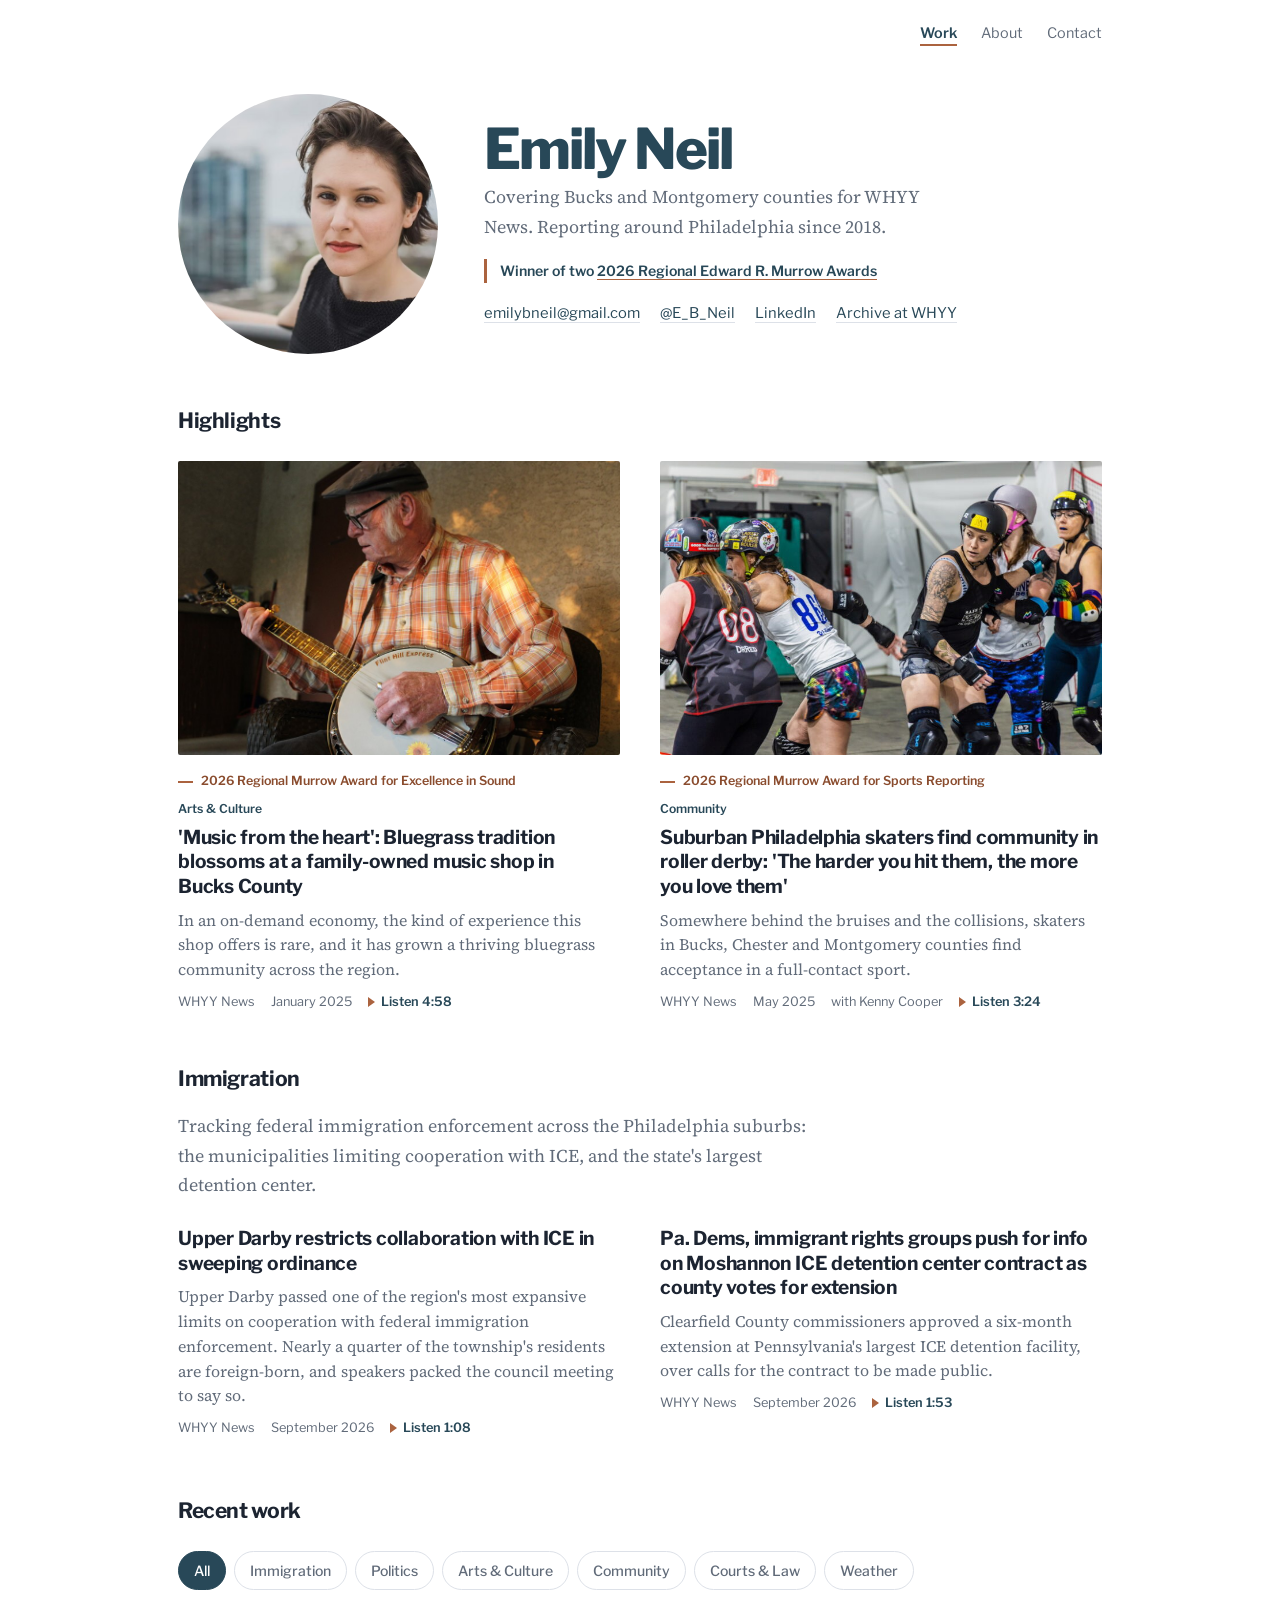
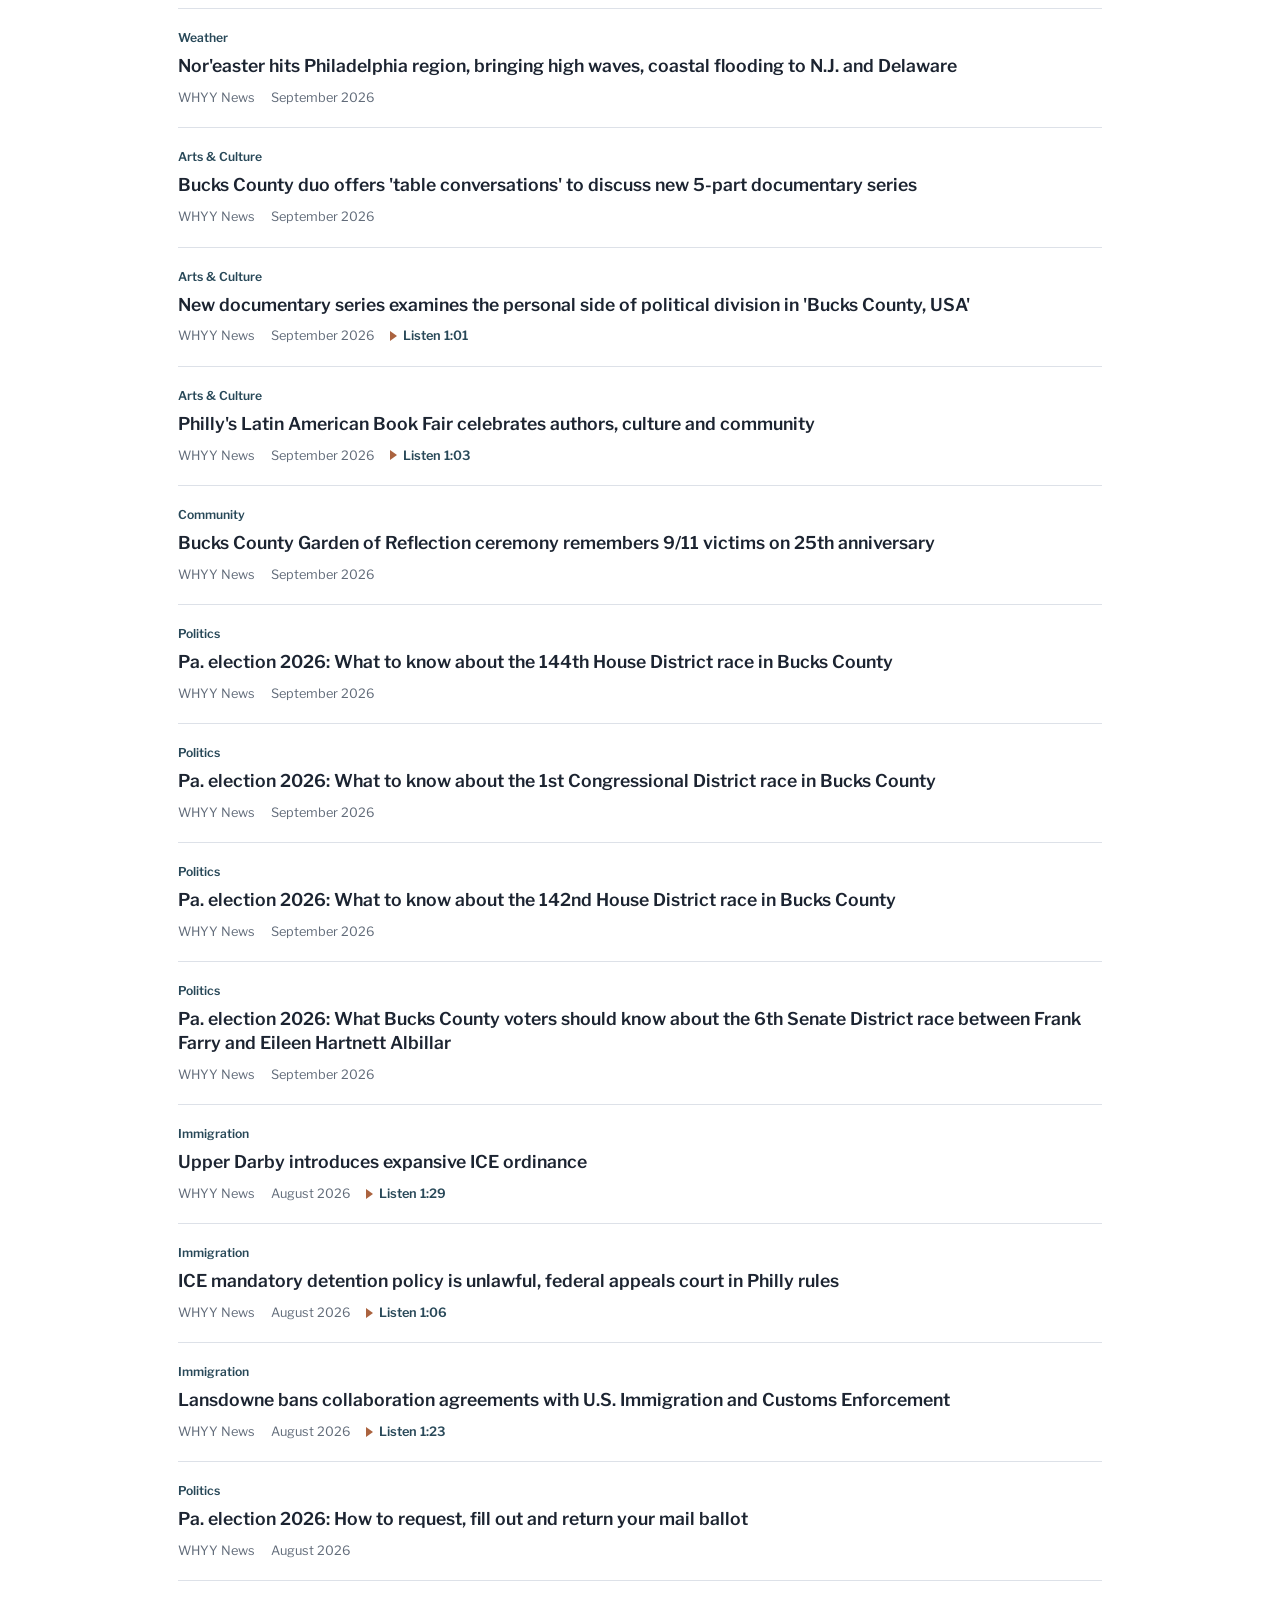
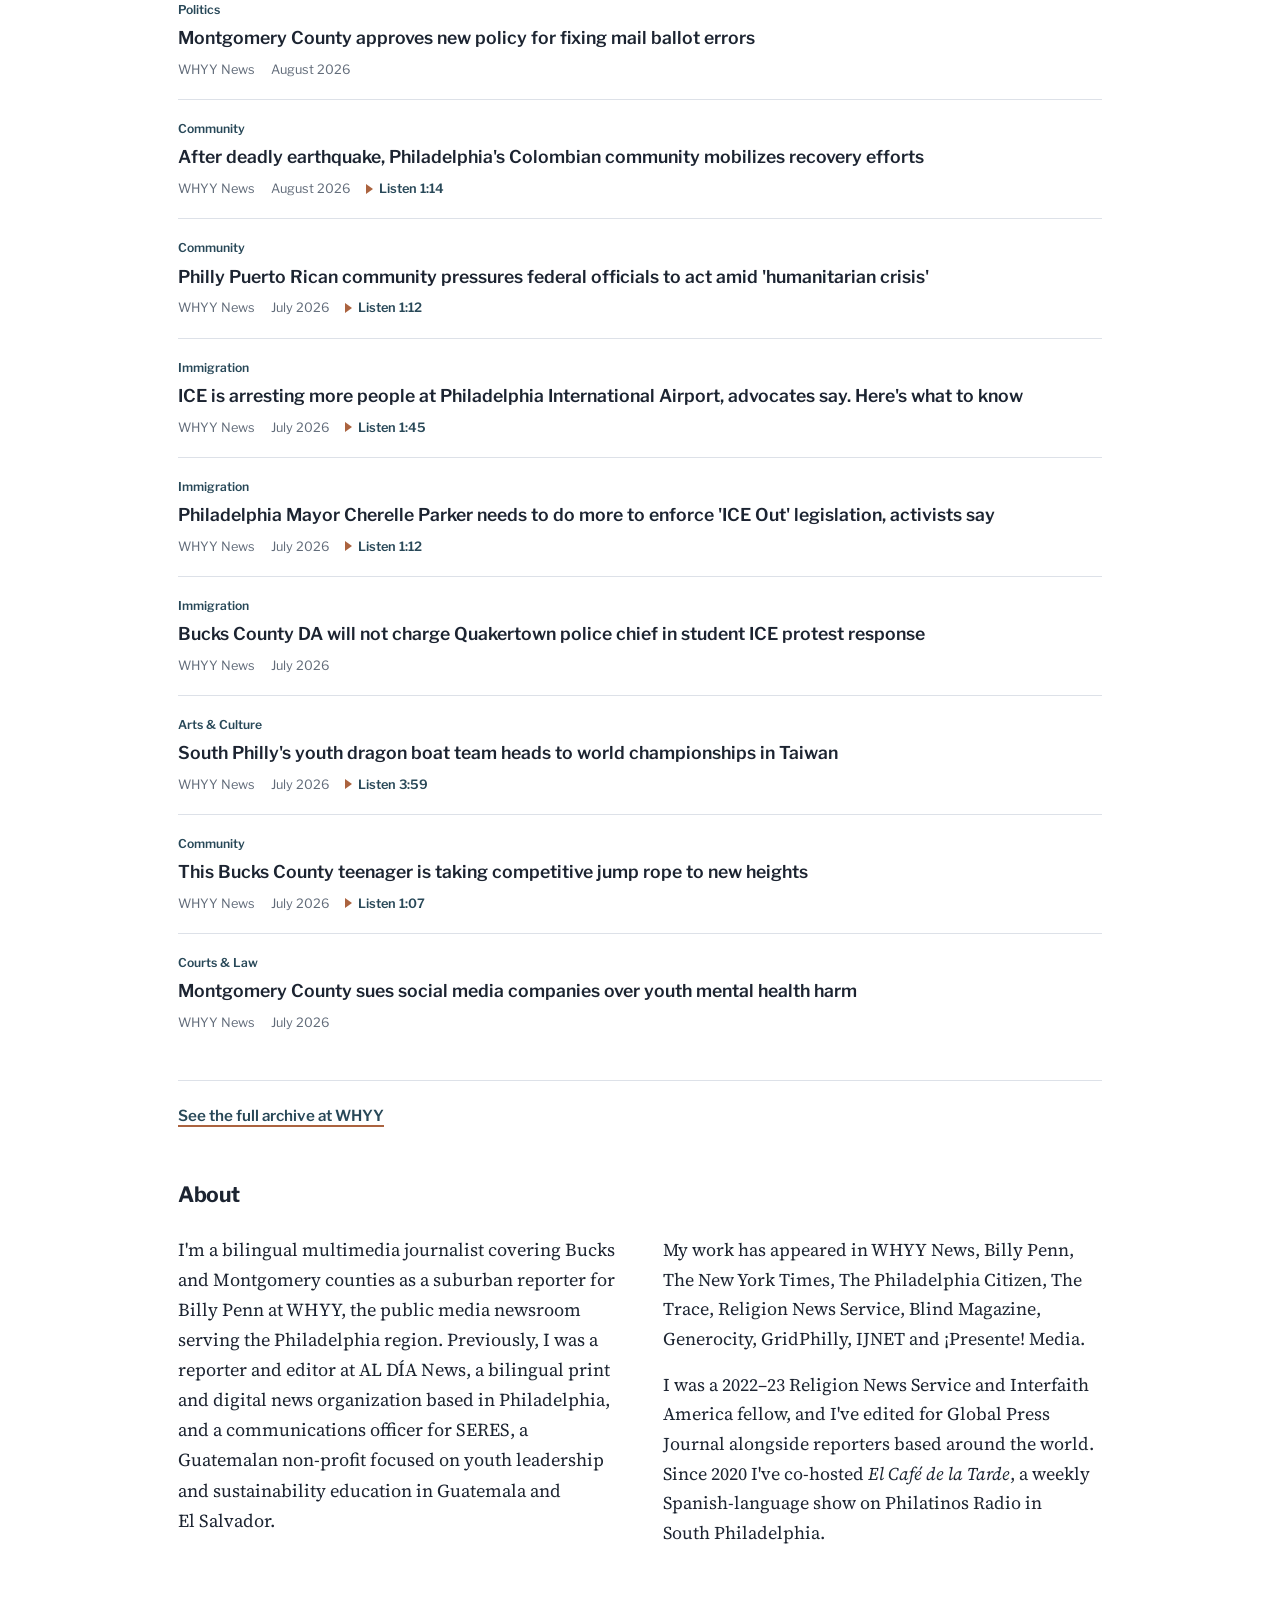
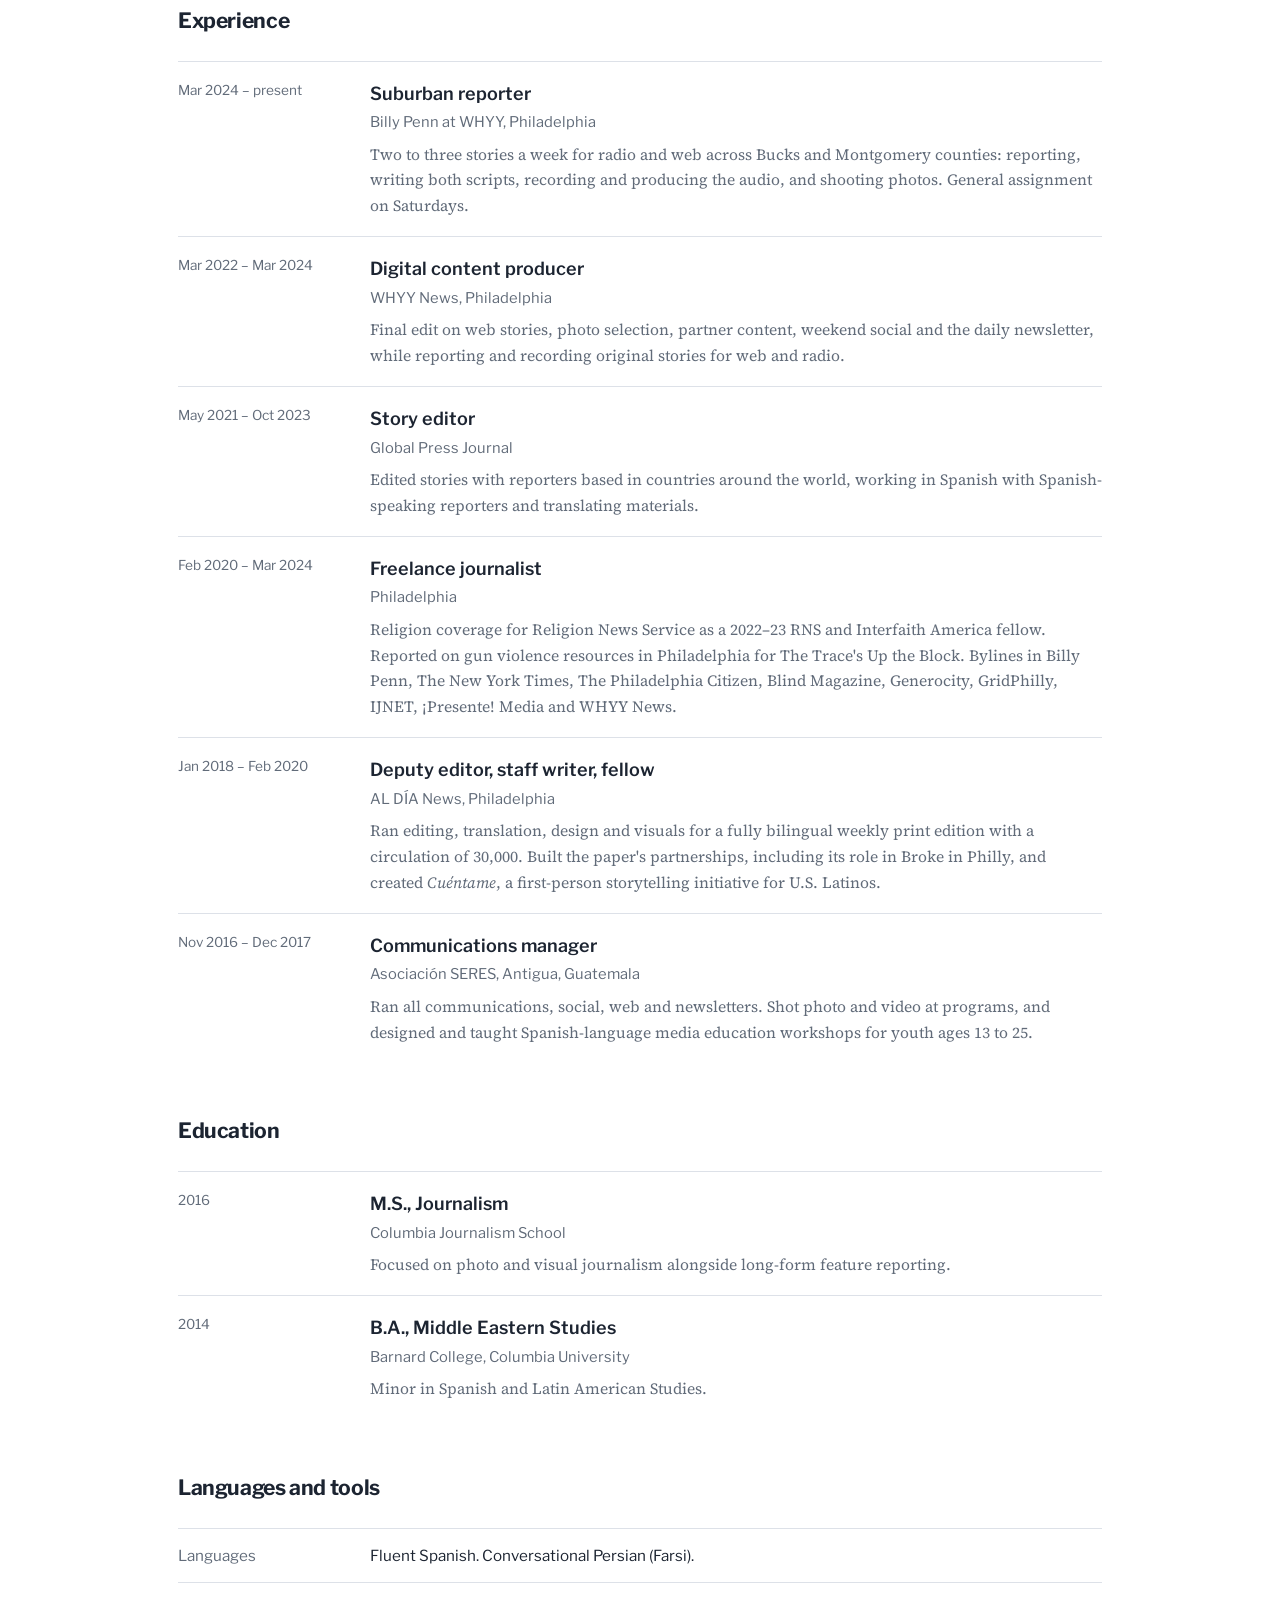
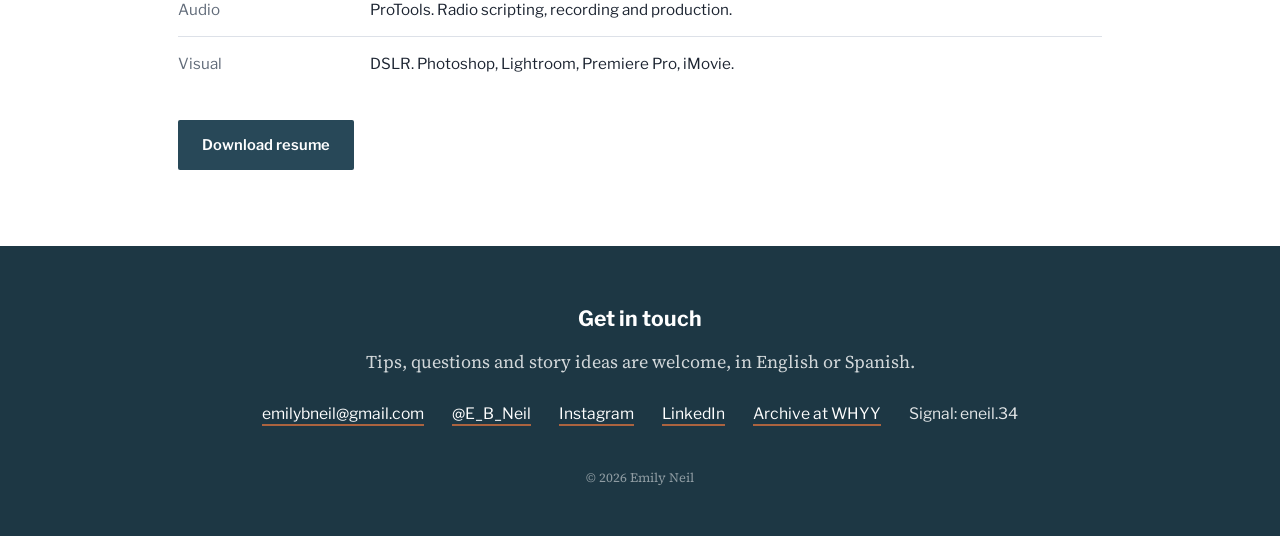
==== commit 405b4df9: "Add files via upload" ====
--- a/index.html
+++ b/index.html
@@ -43,7 +43,7 @@
     <img class="headshot" src="headshot.jpg" alt="Emily Neil" width="600" height="600">
     <div>
       <h1>Emily Neil</h1>
-      <p class="beat">Covering Bucks and Montgomery counties for Billy Penn at WHYY. Reporting around Philadelphia since 2018.</p>
+      <p class="beat">Covering Bucks and Montgomery counties for WHYY News. Reporting around Philadelphia since 2018.</p>
       <!-- The categories are named on each winning story, so this
            line doesn't repeat them. The &nbsp; keep the award's name
            from splitting across lines. -->
@@ -233,40 +233,43 @@
       ${s.listen ? `<span class="listen">Listen ${esc(s.listen)}</span>` : ''}
     </p>`;
 
+  // One featured card, used by Highlights and by every themed
+  // section below it. withPhoto is decided per section, not per
+  // card: a row with one photo and one blank panel looks broken,
+  // so a section shows photos only once every story in it has
+  // one. Add the missing image and the section becomes a photo
+  // grid on its own.
+  const card = (h, withPhoto) => `
+    <a class="highlight" href="${esc(h.url)}">
+      ${withPhoto ? `<div class="highlight-photo">
+        <img src="${esc(h.image)}" alt="${esc(h.alt || '')}" loading="lazy">
+      </div>` : ''}
+      <div class="highlight-text">
+        ${h.award ? `<p class="highlight-award">${esc(h.award)}</p>` : ''}
+        ${h.topic ? `<p class="story-topic">${esc(h.topic)}</p>` : ''}
+        <h3 class="highlight-title">${esc(h.title)}</h3>
+        ${h.dek ? `<p class="highlight-dek">${esc(h.dek)}</p>` : ''}
+        ${meta(h)}
+      </div>
+    </a>`;
+
   /* ---------- highlights ---------- */
   const grid = document.getElementById('highlight-grid');
   if (!HL.length) {
     document.getElementById('highlights').hidden = true;
   } else {
-    grid.innerHTML = HL.map(h => `
-      <a class="highlight" href="${esc(h.url)}">
-        <div class="highlight-photo">
-          ${h.image ? `<img src="${esc(h.image)}" alt="${esc(h.alt || '')}" loading="lazy">` : ''}
-        </div>
-        <div class="highlight-text">
-          ${h.award ? `<p class="highlight-award">${esc(h.award)}</p>` : ''}
-          ${h.topic ? `<p class="story-topic">${esc(h.topic)}</p>` : ''}
-          <h3 class="highlight-title">${esc(h.title)}</h3>
-          ${h.dek ? `<p class="highlight-dek">${esc(h.dek)}</p>` : ''}
-          ${meta(h)}
-        </div>
-      </a>
-    `).join('');
+    grid.innerHTML = HL.map(s => card(s, !!s.image)).join('');
   }
 
   /* ---------- themed collections ---------- */
+  // Same card as Highlights, so a themed section reads as another
+  // shelf of featured work rather than a different component.
   document.getElementById('collections').innerHTML = COLS.map(c => `
     <section class="collection">
       <h2 class="section-title">${esc(c.title)}</h2>
       ${c.note ? `<p class="collection-note">${esc(c.note)}</p>` : ''}
-      <div class="collection-list">
-        ${(c.stories || []).map(s => `
-          <article class="featured">
-            <h3 class="featured-title"><a href="${esc(s.url)}">${esc(s.title)}</a></h3>
-            ${s.dek ? `<p class="featured-dek">${esc(s.dek)}</p>` : ''}
-            ${meta(s)}
-          </article>
-        `).join('')}
+      <div class="highlights">
+        ${(c.stories || []).map(s => card(s, (c.stories || []).every(x => x.image))).join('')}
       </div>
     </section>
   `).join('');
--- a/style.css
+++ b/style.css
@@ -196,43 +196,18 @@
 .highlight-dek{margin:9px 0 0;color:var(--meta);font-size:1rem;line-height:1.55}
 
 /* ---------------- themed collections ---------------- */
-/* Between the photo highlights and the plain recent-work list:
-   featured enough to stand out, without needing a photo for
-   every story. Modelled on how newsroom portfolios group work
-   by beat. */
+/* A themed section is another shelf of the same featured cards,
+   so it reuses .highlights and .highlight entirely. Only the
+   standfirst under the heading is new. */
 .collection-note{
   color:var(--meta);
   margin:-8px 0 26px;
   max-width:70ch;
 }
-.collection-list{
-  display:grid;
-  grid-template-columns:repeat(2,1fr);
-  gap:26px 40px;
-}
-.featured{
-  padding:20px 22px;
-  background:var(--surface);
-  border-left:3px solid var(--accent);
-  border-radius:2px;
-}
-.featured-title{
-  font-family:"Libre Franklin",system-ui,sans-serif;
-  font-size:1.08rem;font-weight:700;line-height:1.3;
-  letter-spacing:-.01em;
-  margin:0;
-}
-.featured-title a{color:inherit;text-decoration:none}
-.featured-title a:hover,
-.featured-title a:focus-visible{
-  color:var(--primary);
-  text-decoration:underline;
-  text-decoration-thickness:2px;
-  text-underline-offset:3px;
-  text-decoration-color:var(--accent);
-}
-.featured-dek{margin:9px 0 0;color:var(--meta);font-size:.98rem;line-height:1.55}
-.featured .story-meta{margin-top:10px}
+/* A section shows photos only when every story in it has one, so
+   there is never a card with a blank panel beside a photographed
+   one. Text-only cards get their top padding back. */
+.highlight > .highlight-text:first-child{padding-top:0}
 
 /* ---------------- topic filters ---------------- */
 .filters{
@@ -390,7 +365,6 @@
   }
   .headshot{width:150px;height:150px}
   .highlights{grid-template-columns:1fr;gap:34px}
-  .collection-list{grid-template-columns:1fr;gap:20px}
   .timeline li,.kit li{grid-template-columns:1fr;gap:3px}
   .timeline .note{margin-top:6px}
   .contact-block{padding:44px 0 38px}
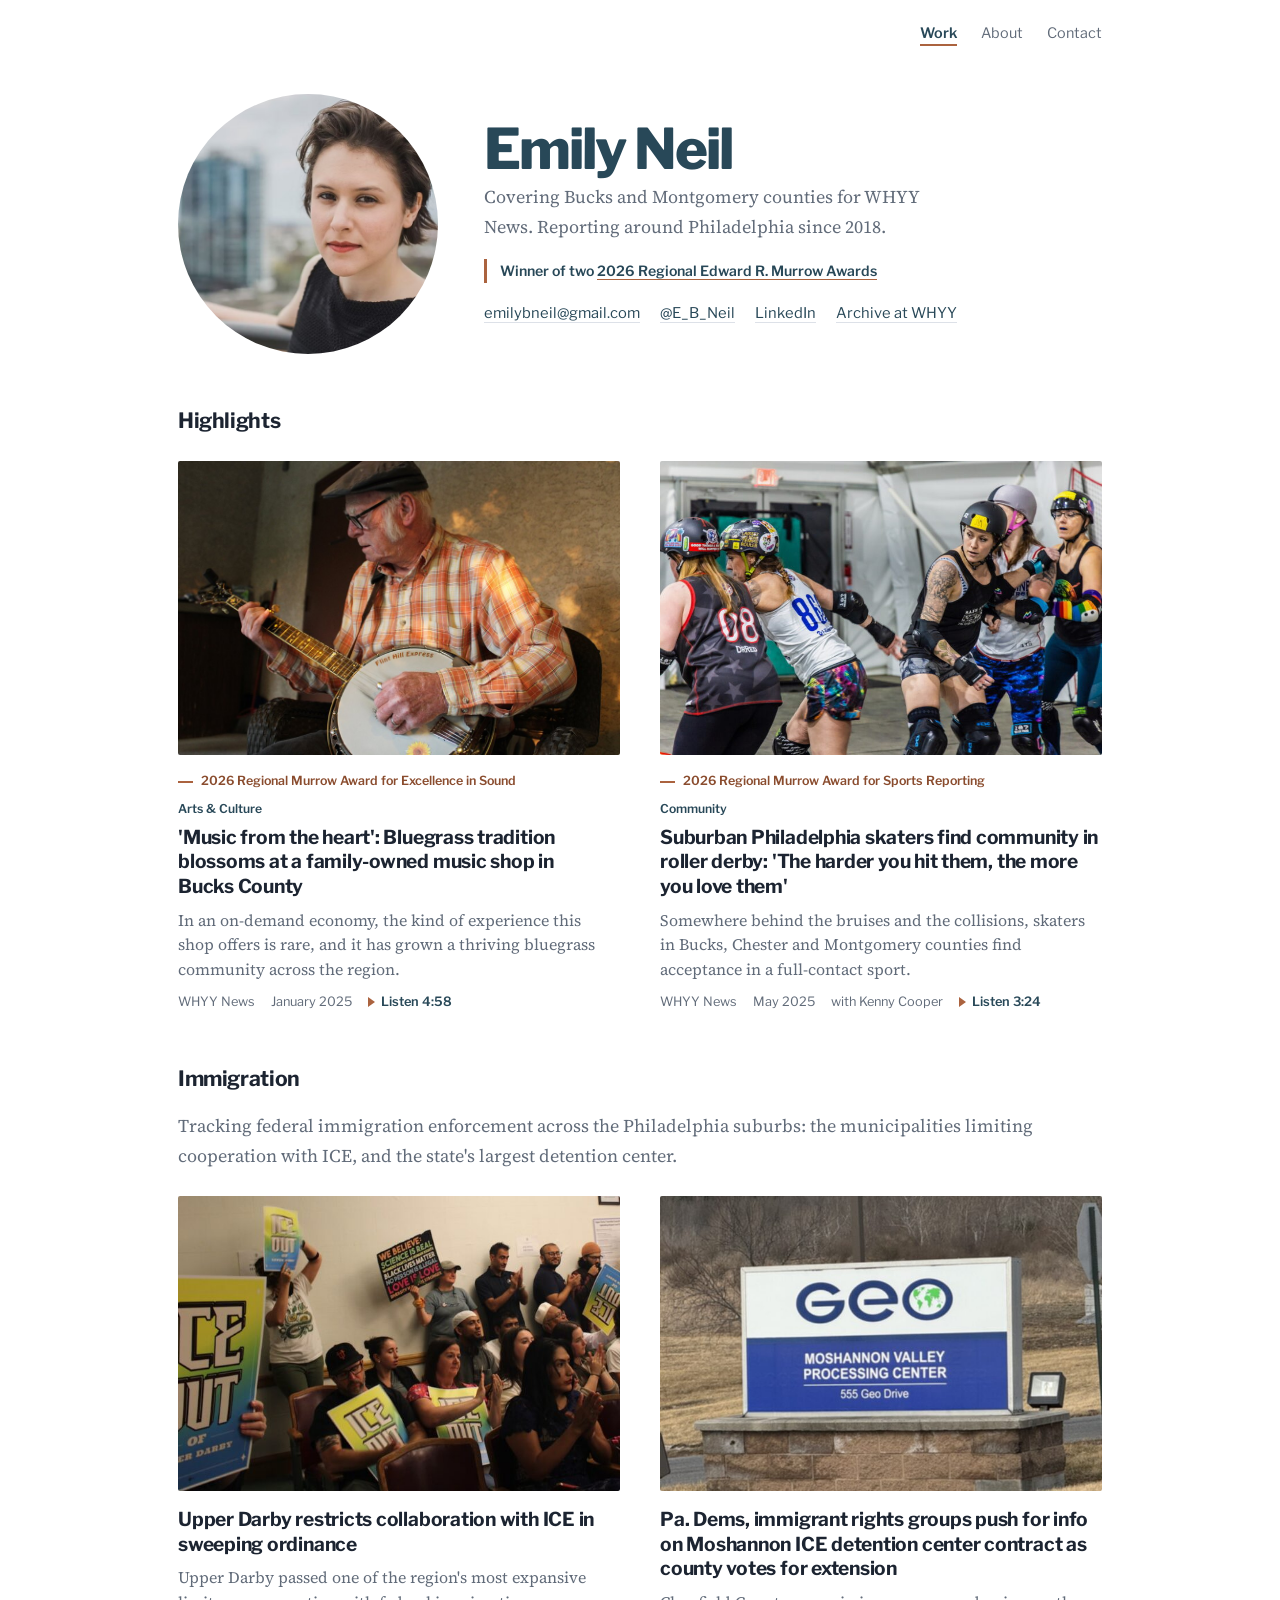
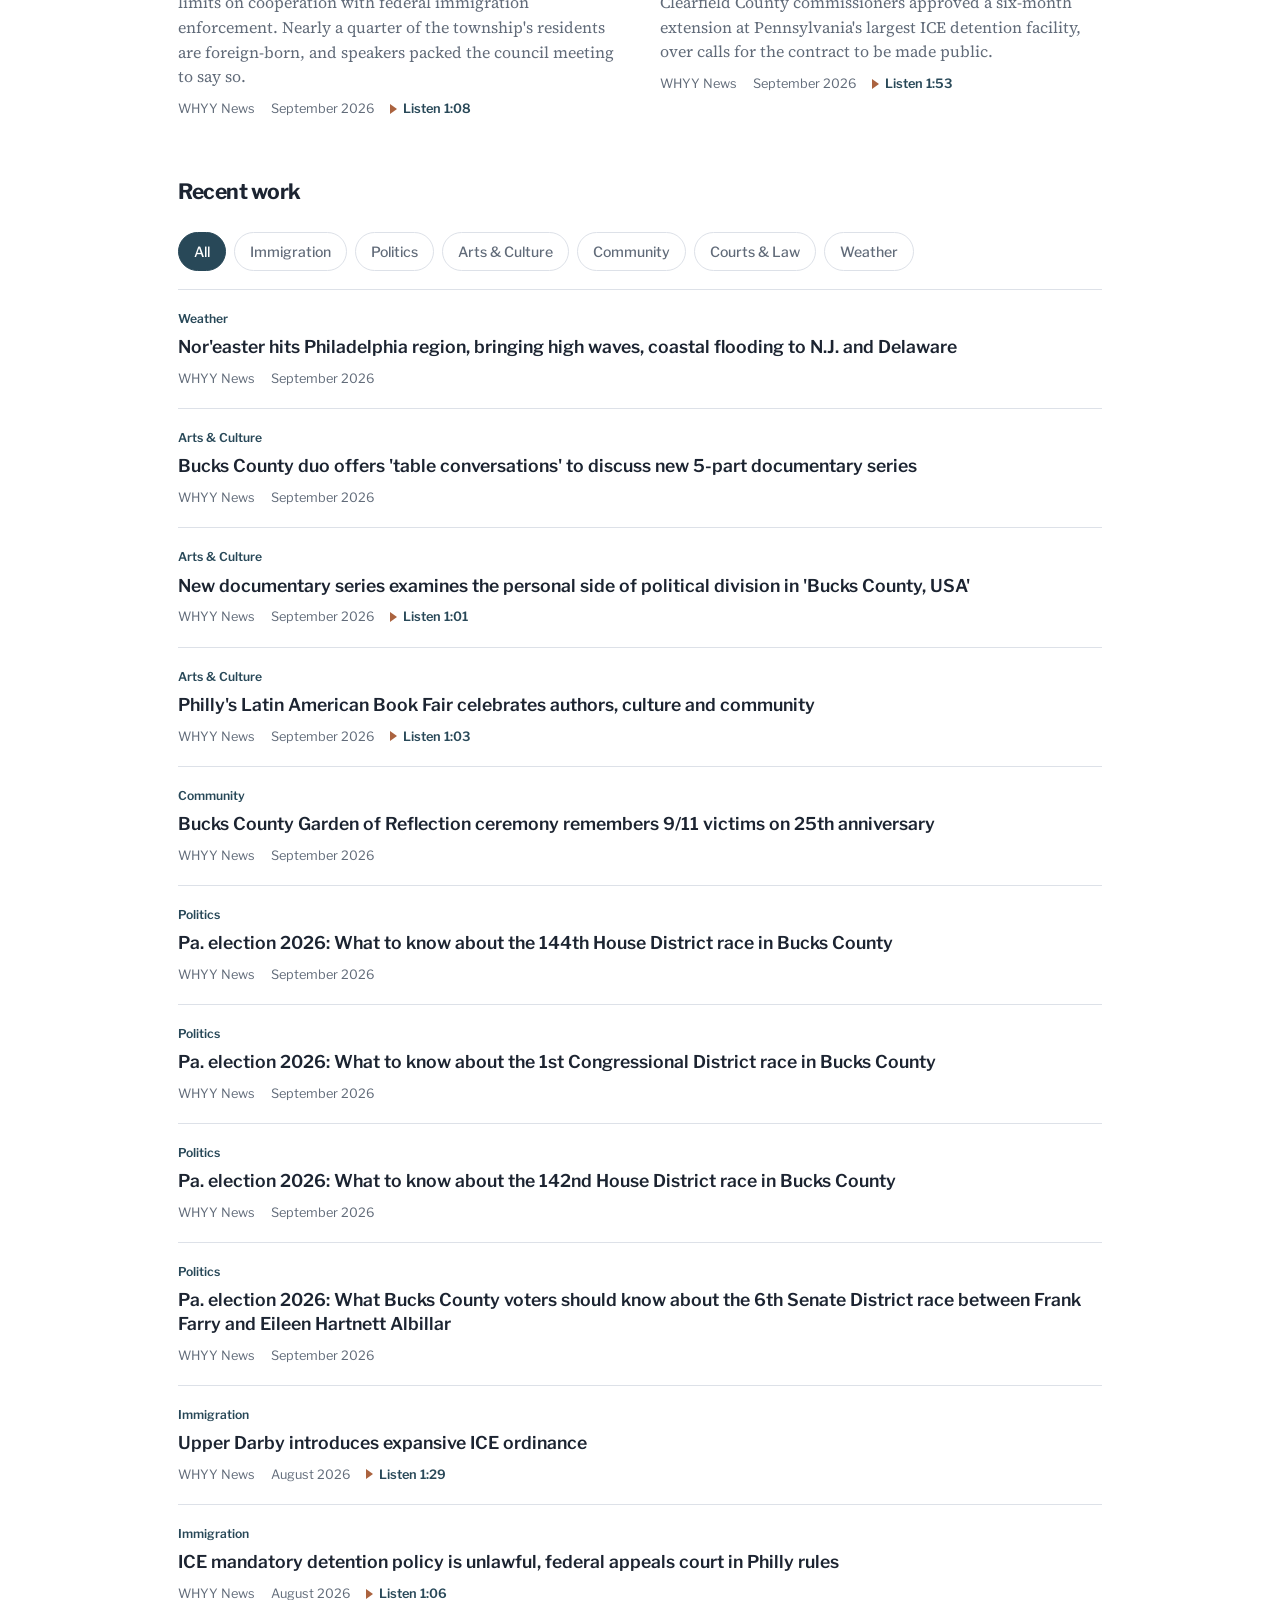
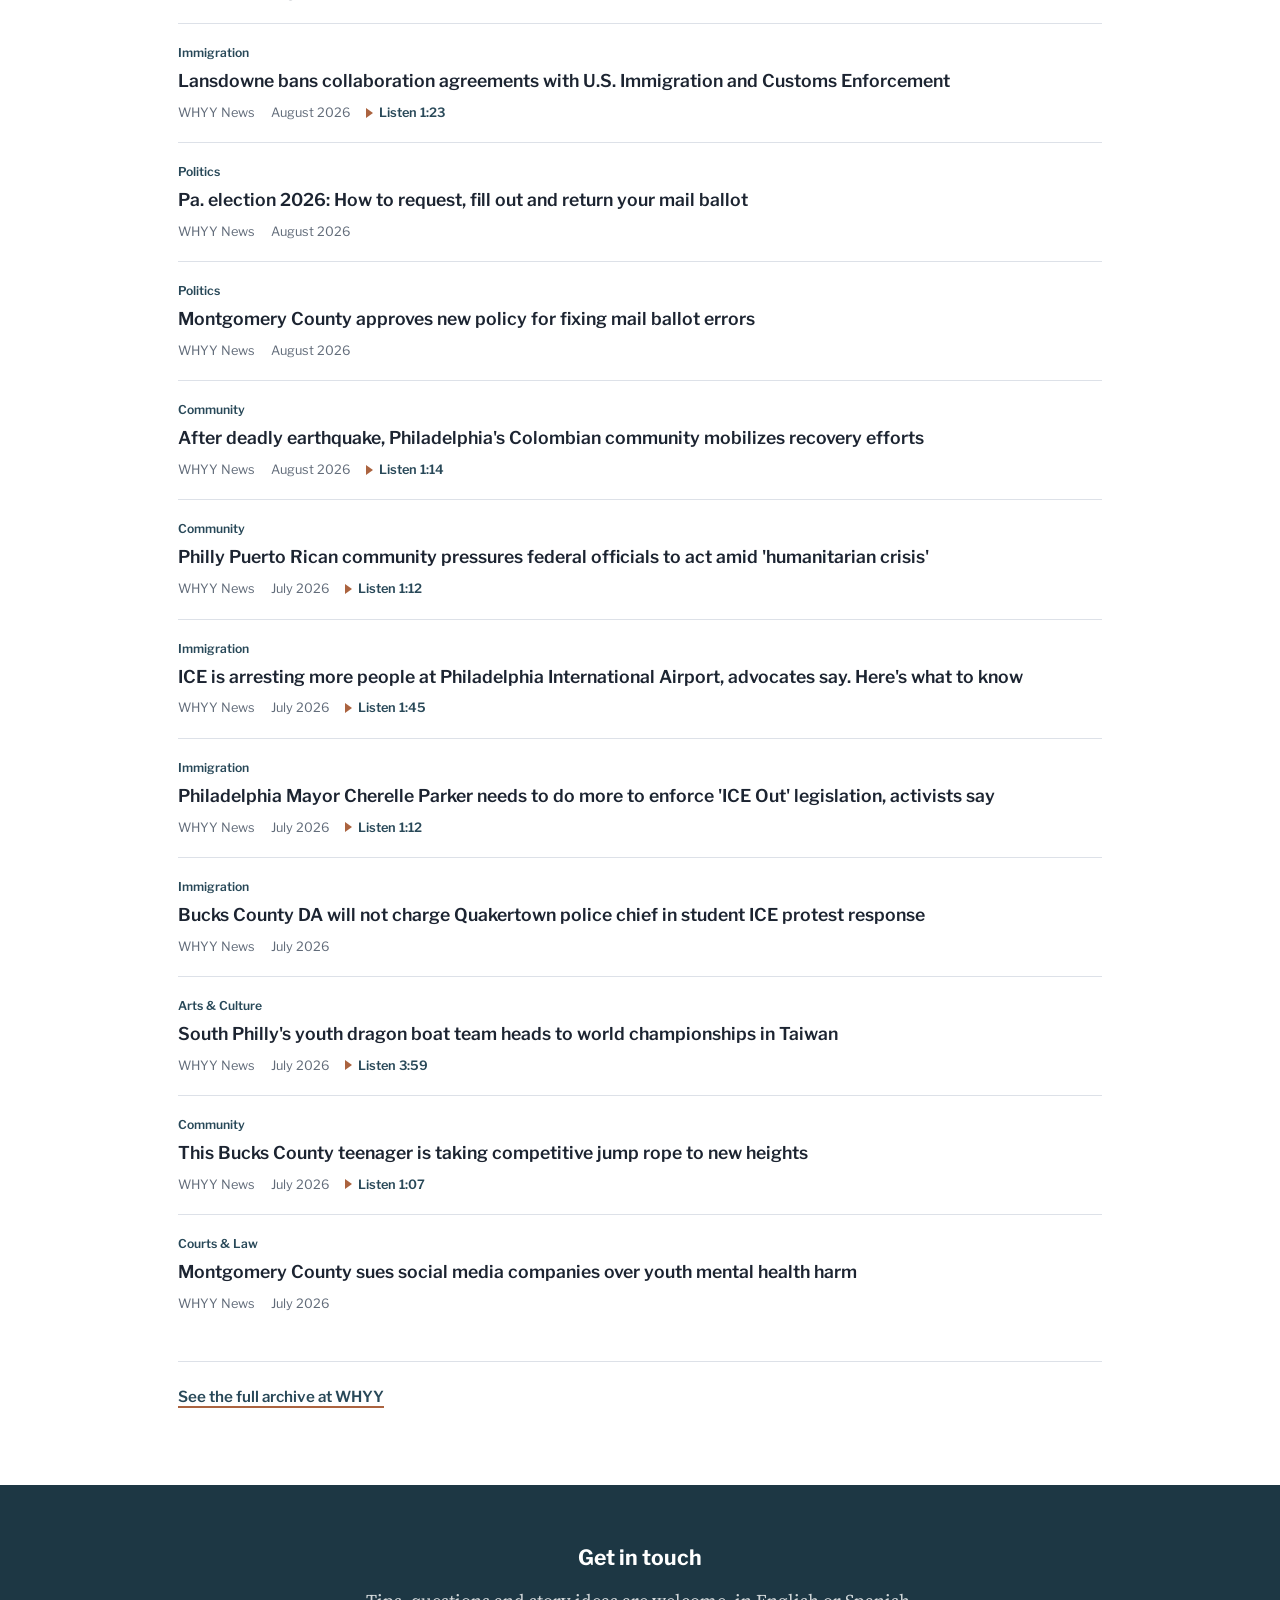
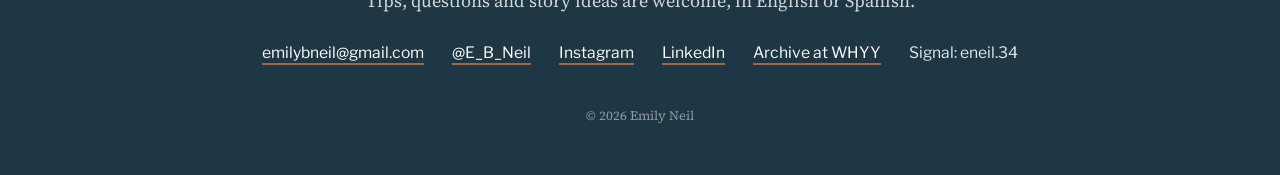
==== commit 09a3e217: "Add files via upload" ====
--- a/index.html
+++ b/index.html
@@ -4,9 +4,9 @@
 <meta charset="utf-8">
 <meta name="viewport" content="width=device-width, initial-scale=1">
 <title>Emily Neil</title>
-<meta name="description" content="Emily Neil is a bilingual multimedia journalist reporting for Billy Penn at WHYY, covering Bucks and Montgomery counties.">
+<meta name="description" content="Emily Neil is a bilingual multimedia journalist reporting for WHYY News, covering Bucks and Montgomery counties.">
 <meta property="og:title" content="Emily Neil">
-<meta property="og:description" content="Bilingual multimedia journalist reporting for Billy Penn at WHYY, covering Bucks and Montgomery counties.">
+<meta property="og:description" content="Bilingual multimedia journalist reporting for WHYY News, covering Bucks and Montgomery counties.">
 <meta property="og:type" content="profile">
 <link rel="preconnect" href="https://fonts.googleapis.com">
 <link rel="preconnect" href="https://fonts.gstatic.com" crossorigin>
@@ -95,10 +95,10 @@
     <h2 class="section-title">About</h2>
     <div class="bio-grid">
       <div>
-        <p class="lede">I'm a bilingual multimedia journalist covering Bucks and Montgomery counties as a suburban reporter for Billy Penn at WHYY, the public media newsroom serving the Philadelphia region. Previously, I was a reporter and editor at AL DÍA News, a bilingual print and digital news organization based in Philadelphia, and a communications officer for SERES, a Guatemalan non-profit focused on youth leadership and sustainability education in Guatemala and El Salvador.</p>
+        <p class="lede">I'm a bilingual multimedia journalist covering Bucks and Montgomery counties as a suburban reporter for WHYY News, the public media newsroom serving the Philadelphia region. Previously, I was a reporter and editor at AL DÍA News, a bilingual print and digital news organization based in Philadelphia, and a communications officer for SERES, a Guatemalan non-profit focused on youth leadership and sustainability education in Guatemala and El Salvador.</p>
       </div>
       <div>
-        <p>My work has appeared in WHYY News, Billy Penn, The New York Times, The Philadelphia Citizen, The Trace, Religion News Service, Blind Magazine, Generocity, GridPhilly, IJNET and ¡Presente! Media.</p>
+        <p>My work has appeared in WHYY News, The New York Times, The Philadelphia Citizen, The Trace, Religion News Service, Blind Magazine, Generocity, GridPhilly, IJNET and ¡Presente! Media.</p>
         <p>I was a 2022–23 Religion News Service and Interfaith America fellow, and I've edited for Global Press Journal alongside reporters based around the world. Since 2020 I've co-hosted <em>El Café de la Tarde</em>, a weekly Spanish-language show on Philatinos Radio in South Philadelphia.</p>
       </div>
     </div>
@@ -118,7 +118,7 @@
       <li>
         <span class="when">Mar 2024 – present</span>
         <div>
-          <p class="what">Suburban reporter<span class="where">Billy Penn at WHYY, Philadelphia</span></p>
+          <p class="what">Suburban reporter<span class="where">WHYY News, Philadelphia</span></p>
           <p class="note">Two to three stories a week for radio and web across Bucks and Montgomery counties: reporting, writing both scripts, recording and producing the audio, and shooting photos. General assignment on Saturdays.</p>
         </div>
       </li>
@@ -140,7 +140,7 @@
         <span class="when">Feb 2020 – Mar 2024</span>
         <div>
           <p class="what">Freelance journalist<span class="where">Philadelphia</span></p>
-          <p class="note">Religion coverage for Religion News Service as a 2022–23 RNS and Interfaith America fellow. Reported on gun violence resources in Philadelphia for The Trace's Up the Block. Bylines in Billy Penn, The New York Times, The Philadelphia Citizen, Blind Magazine, Generocity, GridPhilly, IJNET, ¡Presente! Media and WHYY News.</p>
+          <p class="note">Religion coverage for Religion News Service as a 2022–23 RNS and Interfaith America fellow. Reported on gun violence resources in Philadelphia for The Trace's Up the Block. Bylines in The New York Times, The Philadelphia Citizen, Blind Magazine, Generocity, GridPhilly, IJNET, ¡Presente! Media and WHYY News.</p>
         </div>
       </li>
       <li>
@@ -334,5 +334,81 @@
   render('all');
 })();
 </script>
+
+<script>
+/* ===================== THE TABS =====================
+   Work and About are two panels inside one page. Switching tabs
+   swaps the panel below the header, so the header itself is never
+   rebuilt and never flickers — the frozen-pane effect.
+
+   The address bar still changes (#work / #about), so links,
+   bookmarks, refresh and the browser's back button all behave the
+   way people expect.
+
+   EMILY: nothing here needs touching. If JavaScript is ever turned
+   off, none of this runs and both panels simply show one after the
+   other — the page still reads correctly, just as one long scroll.
+*/
+(function () {
+  const views = {
+    work:  document.getElementById('view-work'),
+    about: document.getElementById('view-about')
+  };
+  if (!views.work || !views.about) return;   // markup changed: leave both showing
+
+  const tabs = Array.prototype.slice.call(
+    document.querySelectorAll('.topnav a[data-view]'));
+
+  function show(name, opts) {
+    opts = opts || {};
+    if (!views[name]) name = 'work';
+
+    for (const k in views) views[k].hidden = (k !== name);
+
+    tabs.forEach(t => {
+      if (t.dataset.view === name) t.setAttribute('aria-current', 'page');
+      else t.removeAttribute('aria-current');
+    });
+
+    // Don't yank the page on first load — someone may have arrived
+    // on a #contact link and be looking at the footer already.
+    if (opts.scroll && window.scrollY > 0) {
+      window.scrollTo({ top: 0, behavior: 'instant' });
+    }
+
+    // Send the screen reader to the heading of the panel that just
+    // opened, the way a real page load would.
+    if (opts.focus) {
+      const h = views[name].querySelector('h2');
+      if (h) { h.setAttribute('tabindex', '-1'); h.focus({ preventScroll: true }); }
+    }
+  }
+
+  // Only #work and #about name a panel, and no hash at all means
+  // Work — that's the entry the back button returns to. Anything
+  // else (#contact) is an ordinary anchor to the footer, which
+  // shows on both tabs, so it must not count as a tab change.
+  function fromHash() {
+    const h = location.hash.replace('#', '');
+    if (h === '' || h === 'work') return 'work';
+    if (h === 'about') return 'about';
+    return null;
+  }
+
+  tabs.forEach(t => t.addEventListener('click', e => {
+    e.preventDefault();
+    const name = t.dataset.view;
+    history.pushState({ view: name }, '', '#' + name);
+    show(name, { scroll: true, focus: true });
+  }));
+
+  window.addEventListener('popstate', () => {
+    const v = fromHash();
+    if (v) show(v, { scroll: true });
+  });
+
+  show(fromHash() || 'work', {});
+})();
+</script>
 </body>
 </html>
--- a/style.css
+++ b/style.css
@@ -199,10 +199,12 @@
 /* A themed section is another shelf of the same featured cards,
    so it reuses .highlights and .highlight entirely. Only the
    standfirst under the heading is new. */
+/* No max-width: the note sits above the two-column grid and should
+   run the same width the grid does. Capping it left a ragged stop
+   partway across with empty page to the right. */
 .collection-note{
   color:var(--meta);
   margin:-8px 0 26px;
-  max-width:70ch;
 }
 /* A section shows photos only when every story in it has one, so
    there is never a card with a blank panel beside a photographed
